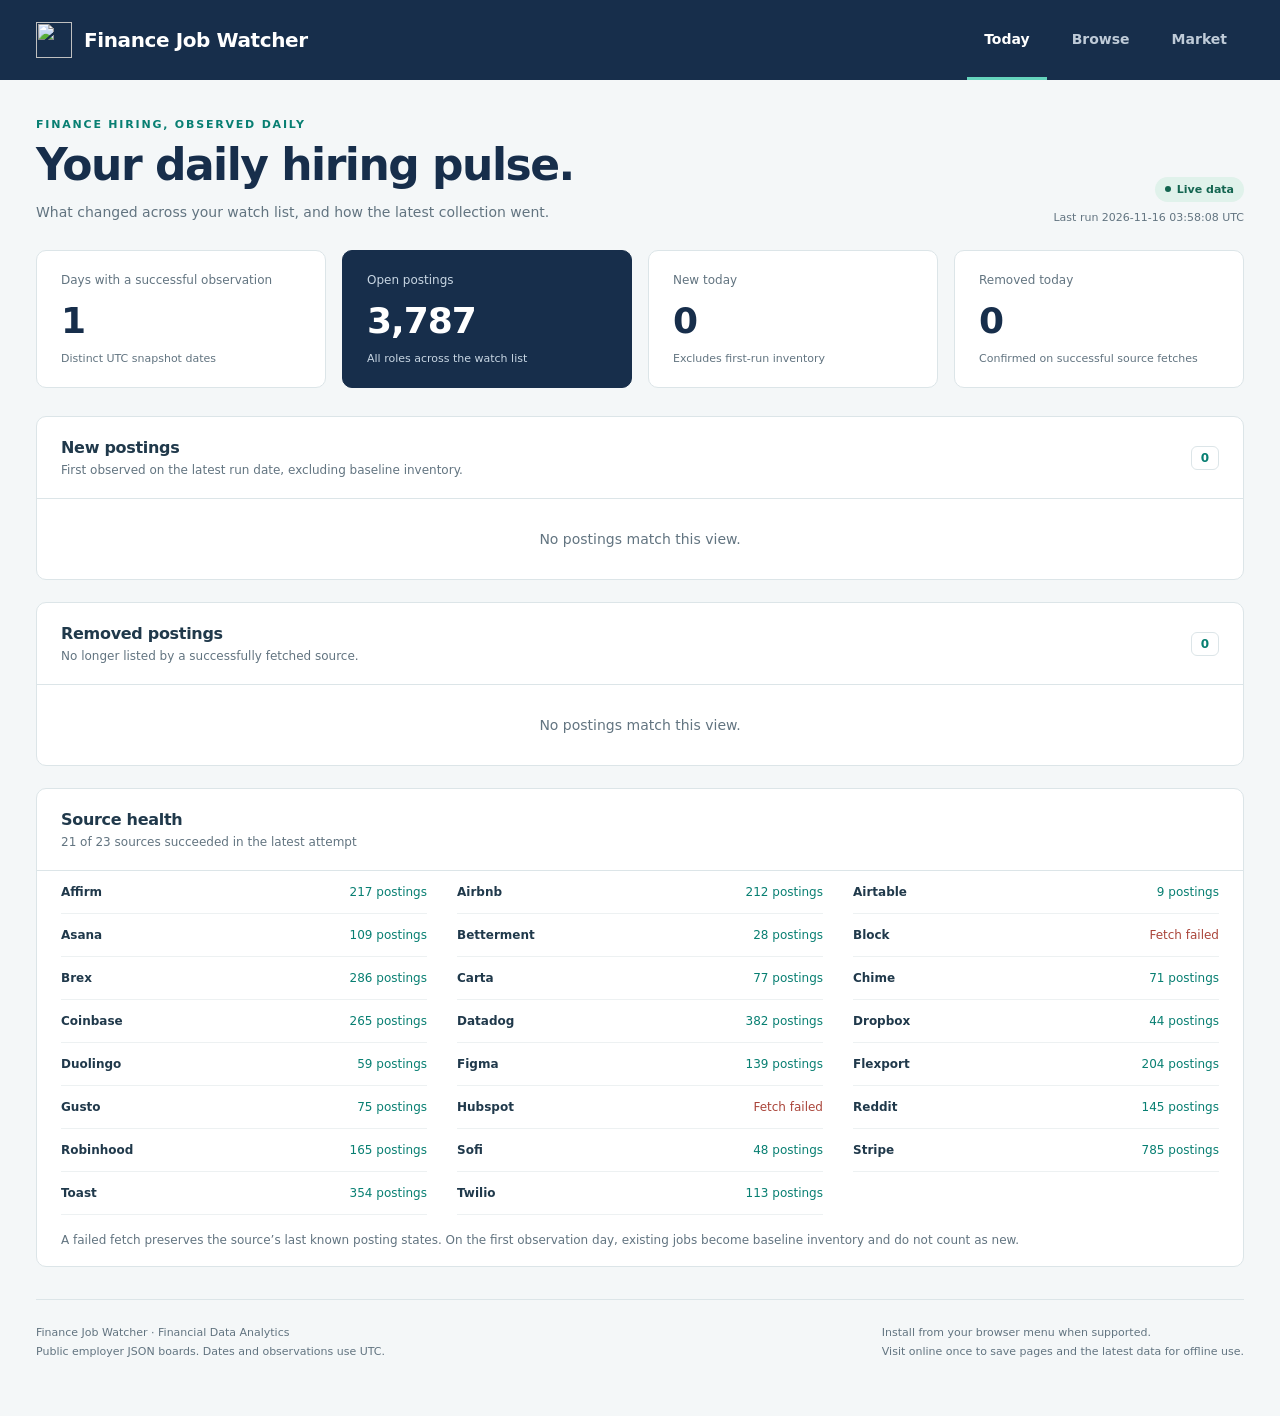
==== index.html @ 2e61ce02 "feat: add Today Browse and Market pages" ====
<!doctype html>
<html lang="en">
<head>
<meta charset="utf-8"><meta name="viewport" content="width=device-width,initial-scale=1">
<meta name="theme-color" content="#172e4b"><meta name="description" content="A daily view of finance hiring: new roles, open postings, and job-market trends from public employer boards.">
<link rel="icon" href="./assets/icon.svg" type="image/svg+xml"><link rel="apple-touch-icon" href="./assets/icon-192.png">
<link rel="manifest" href="./manifest.webmanifest"><link rel="stylesheet" href="./assets/style.css">
<title>Today · Finance Job Watcher</title><script type="module" src="./assets/app.mjs"></script>
</head>
<body data-page="today">
<a class="skip" href="#main">Skip to content</a>
<header class="topbar"><div class="top-inner">
<a class="brand" href="./index.html"><img src="./assets/icon.svg" alt="" width="36" height="36">Finance Job Watcher</a>
<nav class="nav" aria-label="Main navigation"><a data-nav="today" href="./index.html">Today</a><a data-nav="browse" href="./browse.html">Browse</a><a data-nav="market" href="./market.html">Market</a></nav>
<button type="button" id="install-app" hidden>Install app</button></div></header>
<main id="main" class="workspace">
<div class="page-heading"><div><p class="eyebrow">Finance hiring, observed daily</p><h1>Your daily hiring pulse.</h1><p class="subtitle">What changed across your watch list, and how the latest collection went.</p></div>
<div class="run-meta"><span class="pill" id="connection">Loading data</span><small id="run-time">Checking the latest snapshot…</small></div></div>
<div id="notice" role="status" aria-live="polite"></div><p id="loading" class="loading" role="status">Loading job-market data…</p>
<div id="content" hidden>
<section class="stats" aria-label="Latest run totals">
<div class="stat"><p>Days with a successful observation</p><strong data-count="days_with_success">—</strong><small>Distinct UTC snapshot dates</small></div>
<div class="stat accent"><p>Open postings</p><strong data-count="open">—</strong><small>All roles across the watch list</small></div>
<div class="stat"><p>New today</p><strong data-count="new_today">—</strong><small>Excludes first-run inventory</small></div>
<div class="stat"><p>Removed today</p><strong data-count="removed_today">—</strong><small>Confirmed on successful source fetches</small></div></section>
<section class="panel"><div class="panel-head"><div><h2>New postings</h2><p>First observed on the latest run date, excluding baseline inventory.</p></div><span id="new-total" class="number">0</span></div><div id="new-list"></div></section>
<section class="panel"><div class="panel-head"><div><h2>Removed postings</h2><p>No longer listed by a successfully fetched source.</p></div><span id="removed-total" class="number">0</span></div><div id="removed-list"></div></section>
<section class="panel"><div class="panel-head"><div><h2>Source health</h2><p id="source-summary"></p></div></div><ul id="sources" class="source-grid"></ul><p class="panel-note">A failed fetch preserves the source’s last known posting states. On the first observation day, existing jobs become baseline inventory and do not count as new.</p></section></div><footer class="footer"><span>Finance Job Watcher · Financial Data Analytics<br>Public employer JSON boards. Dates and observations use UTC.</span><span>Install from your browser menu when supported.<br>Visit online once to save pages and the latest data for offline use.</span></footer></main></body></html>
---- assets/style.css ----
:root{--navy:#172e4b;--ink:#20394b;--muted:#627480;--teal:#087f72;--paper:#f4f7f8;--line:#dce5e8;--white:#fff;font-family:system-ui,-apple-system,BlinkMacSystemFont,"Segoe UI",sans-serif;color:var(--ink);background:var(--paper);font-synthesis:none}*{box-sizing:border-box}body{margin:0}a{color:var(--teal);text-underline-offset:3px}button,input,select{font:inherit}button,a,input,select,summary{touch-action:manipulation}button{cursor:pointer}button:focus-visible,a:focus-visible,input:focus-visible,select:focus-visible,summary:focus-visible{outline:3px solid #d6a93d;outline-offset:4px}button{border:1px solid var(--line);border-radius:7px;padding:9px 13px;background:white;color:var(--ink)}.skip{position:absolute;top:-100px;left:16px;background:white;padding:12px;z-index:10}.skip:focus{top:12px}.topbar{background:var(--navy);color:white}.top-inner{max-width:1320px;margin:auto;padding:0 36px;min-height:80px;display:flex;align-items:center;gap:28px}.brand{display:flex;align-items:center;gap:12px;text-decoration:none;color:white;font-weight:750;letter-spacing:-.4px;font-size:20px}.brand img{width:36px;height:36px}.nav{display:flex;align-self:stretch;gap:8px;margin-left:auto}.nav a{display:flex;align-items:center;padding:0 17px;color:#bfcbd8;text-decoration:none;font-size:14px;font-weight:650;border-bottom:3px solid transparent}.nav a[aria-current]{color:white;border-color:#65d4bd}.nav a:hover{color:white;background:#ffffff08}.top-inner>button{background:transparent;color:white;border-color:#6c7e92;font-size:12px}.workspace{max-width:1320px;margin:auto;padding:38px 36px 54px}.eyebrow{font-size:11px;font-weight:750;text-transform:uppercase;letter-spacing:1.8px;color:var(--teal);margin:0 0 9px}.page-heading{display:flex;align-items:flex-end;justify-content:space-between;gap:24px;margin-bottom:26px}h1{font-size:clamp(30px,4vw,44px);line-height:1.12;letter-spacing:-1.5px;margin:0 0 12px;color:var(--navy)}.subtitle{color:var(--muted);line-height:1.6;max-width:750px;margin:0;font-size:14px}.run-meta{text-align:right;min-width:200px}.run-meta small{display:block;margin-top:9px;font-size:11px;color:var(--muted);font-variant-numeric:tabular-nums}.pill{display:inline-flex;align-items:center;gap:6px;background:#e0f2eb;color:#136550;font-size:11px;font-weight:750;border-radius:20px;padding:6px 10px}.pill:before{content:"";width:6px;height:6px;background:currentColor;border-radius:50%}#notice:not(:empty){border:1px solid #dac582;background:#fff8df;border-radius:8px;padding:12px 16px;margin-bottom:20px;font-size:13px;line-height:1.5}.stats{display:grid;grid-template-columns:repeat(4,1fr);gap:16px;margin-bottom:28px}.stat{background:white;border:1px solid var(--line);padding:22px 24px;border-radius:10px}.stat p{font-size:12px;color:var(--muted);margin:0 0 14px}.stat strong{display:block;font-size:36px;letter-spacing:-1px;line-height:1.1;color:var(--navy);font-variant-numeric:tabular-nums}.stat small{display:block;font-size:11px;color:var(--muted);margin-top:12px}.stat.accent{background:var(--navy);border-color:var(--navy)}.stat.accent p,.stat.accent small{color:#c8d6e3}.stat.accent strong{color:#fff}.panel{background:white;border:1px solid var(--line);border-radius:10px;margin-bottom:22px;overflow:hidden}.panel-head{padding:21px 24px;border-bottom:1px solid var(--line);display:flex;align-items:center;justify-content:space-between;gap:14px}.panel-head h2{margin:0;font-size:16px;letter-spacing:-.3px}.panel-head p{margin:6px 0 0;font-size:12px;color:var(--muted)}.number{border:1px solid var(--line);border-radius:6px;padding:4px 9px;font-size:12px;color:var(--teal);font-weight:700}.empty{padding:32px 24px;color:var(--muted);font-size:14px;margin:0;text-align:center}.source-grid{list-style:none;padding:0 24px;margin:0;display:grid;grid-template-columns:repeat(3,1fr);gap:0 30px}.source{display:flex;justify-content:space-between;gap:12px;padding:14px 0;border-bottom:1px solid #edf1f2;font-size:12px}.source>span:first-child{text-transform:capitalize;font-weight:600}.source-ok{color:var(--teal)}.source-failed{color:#aa453a}.panel-note{padding:16px 24px;color:var(--muted);font-size:12px;line-height:1.6;margin:0}.table-wrap{overflow-x:auto}table{border-collapse:collapse;width:100%;text-align:left;font-size:12px}th{font-weight:650;font-size:10px;letter-spacing:.6px;text-transform:uppercase;color:var(--muted);background:#f9fbfc;padding:14px 20px;border-bottom:1px solid var(--line);white-space:nowrap}td{padding:16px 20px;border-bottom:1px solid #edf1f2;line-height:1.6;vertical-align:top}td:first-child a{font-weight:650}td a{font-weight:600}td small{display:block;white-space:nowrap;color:var(--muted);font-size:10px}.tag{display:inline-block;margin:4px 0 0 7px;font-size:9px;padding:1px 6px;background:#e5f4ef;color:#0c6d5b;border-radius:4px;vertical-align:middle}.tag.neutral{background:#edf1f5;color:#627480}.star{border:0;background:transparent;font-size:25px;padding:0;color:#9a7405;line-height:1.2}.filter-panel{padding:22px 24px}.filter-top{display:flex;align-items:center;justify-content:space-between;gap:20px;margin-bottom:22px}.toggle{display:flex;align-items:center;gap:8px;font-size:13px;font-weight:650}.toggle input{accent-color:var(--teal);width:17px;height:17px}.filters{display:grid;grid-template-columns:2fr 1.2fr 1.4fr 1fr 1fr;gap:14px}.field{display:flex;flex-direction:column;gap:8px;font-size:11px;font-weight:650;color:var(--muted)}input[type=search],select{padding:10px 11px;border:1px solid #cedbdf;border-radius:6px;color:var(--ink);background:white;width:100%;min-width:0;font-size:12px}.results-top{display:flex;align-items:center;justify-content:space-between;padding:20px 24px;border-bottom:1px solid var(--line);gap:16px}.results-top strong{font-size:14px}.results-top span{font-size:12px;color:var(--muted)}.market-grid{display:grid;grid-template-columns:1fr 1fr;gap:22px}.market-card{padding:24px;background:white;border:1px solid var(--line);border-radius:10px;min-width:0}.market-card h2{font-size:19px;line-height:1.4;letter-spacing:-.4px;margin:8px 0 12px;color:var(--navy)}.market-card>p:not(.eyebrow){font-size:12px;line-height:1.8;color:var(--muted);min-height:85px}.chart{overflow:auto;max-height:620px}.chart svg{display:block;width:100%;min-width:440px;height:auto}.chart details{font-size:11px;margin-top:18px}.chart summary{cursor:pointer;color:var(--muted)}.chart details table{margin-top:10px}.chart td,.chart th{padding:8px}.legend{display:flex;gap:20px;justify-content:center;margin-top:12px;font-size:10px;color:var(--muted)}.legend span:before{content:"";display:inline-block;width:9px;height:9px;background:var(--series-color);margin-right:6px;border-radius:2px}.market-context{padding:16px 20px;background:#eaf1f4;border-radius:8px;color:#4d6574;font-size:12px;line-height:1.8;margin:0 0 22px}.footer{display:flex;justify-content:space-between;gap:20px;border-top:1px solid var(--line);padding-top:24px;margin-top:32px;font-size:11px;line-height:1.7;color:var(--muted)}.footer a{color:inherit}.loading{padding:40px;background:white;border:1px solid var(--line);border-radius:10px}.error{color:#a2382e}.sr-only{position:absolute;width:1px;height:1px;padding:0;margin:-1px;overflow:hidden;clip:rect(0,0,0,0);white-space:nowrap;border:0}[hidden]{display:none!important}@media(min-width:1600px){.workspace,.top-inner{max-width:1440px}}@media(max-width:950px){.filters{grid-template-columns:repeat(2,1fr)}.field:first-child{grid-column:1/-1}.source-grid{grid-template-columns:repeat(2,1fr)}.market-grid{grid-template-columns:1fr}.page-heading{align-items:flex-start}.run-meta{min-width:140px}.stats{gap:10px}.stat{padding:19px}.stat strong{font-size:30px}}@media(max-width:620px){.top-inner{padding:15px 18px 0;gap:10px;flex-wrap:wrap}.brand{font-size:17px}.brand img{width:30px;height:30px}.nav{order:3;width:100%;margin:0;justify-content:space-around}.nav a{padding:16px 24px}.top-inner>button{margin-left:auto}.workspace{padding:26px 16px}.page-heading{display:block}.run-meta{text-align:left;margin-top:18px}.run-meta small{display:inline;margin-left:10px}.stats{grid-template-columns:1fr 1fr}.stat{padding:18px}.source-grid{grid-template-columns:1fr;padding:0 18px}.filter-panel{padding:18px}.filter-top{flex-wrap:wrap}.filters{grid-template-columns:1fr}.field:first-child{grid-column:auto}.panel-head{padding:18px}.market-card{padding:18px}.market-card>p:not(.eyebrow){min-height:0}.footer{display:block}.footer span{display:block;margin:6px 0}.chart svg{min-width:430px}td,th{padding:13px 15px}}@media(prefers-reduced-motion:no-preference){button,a{transition:background .15s,color .15s}}
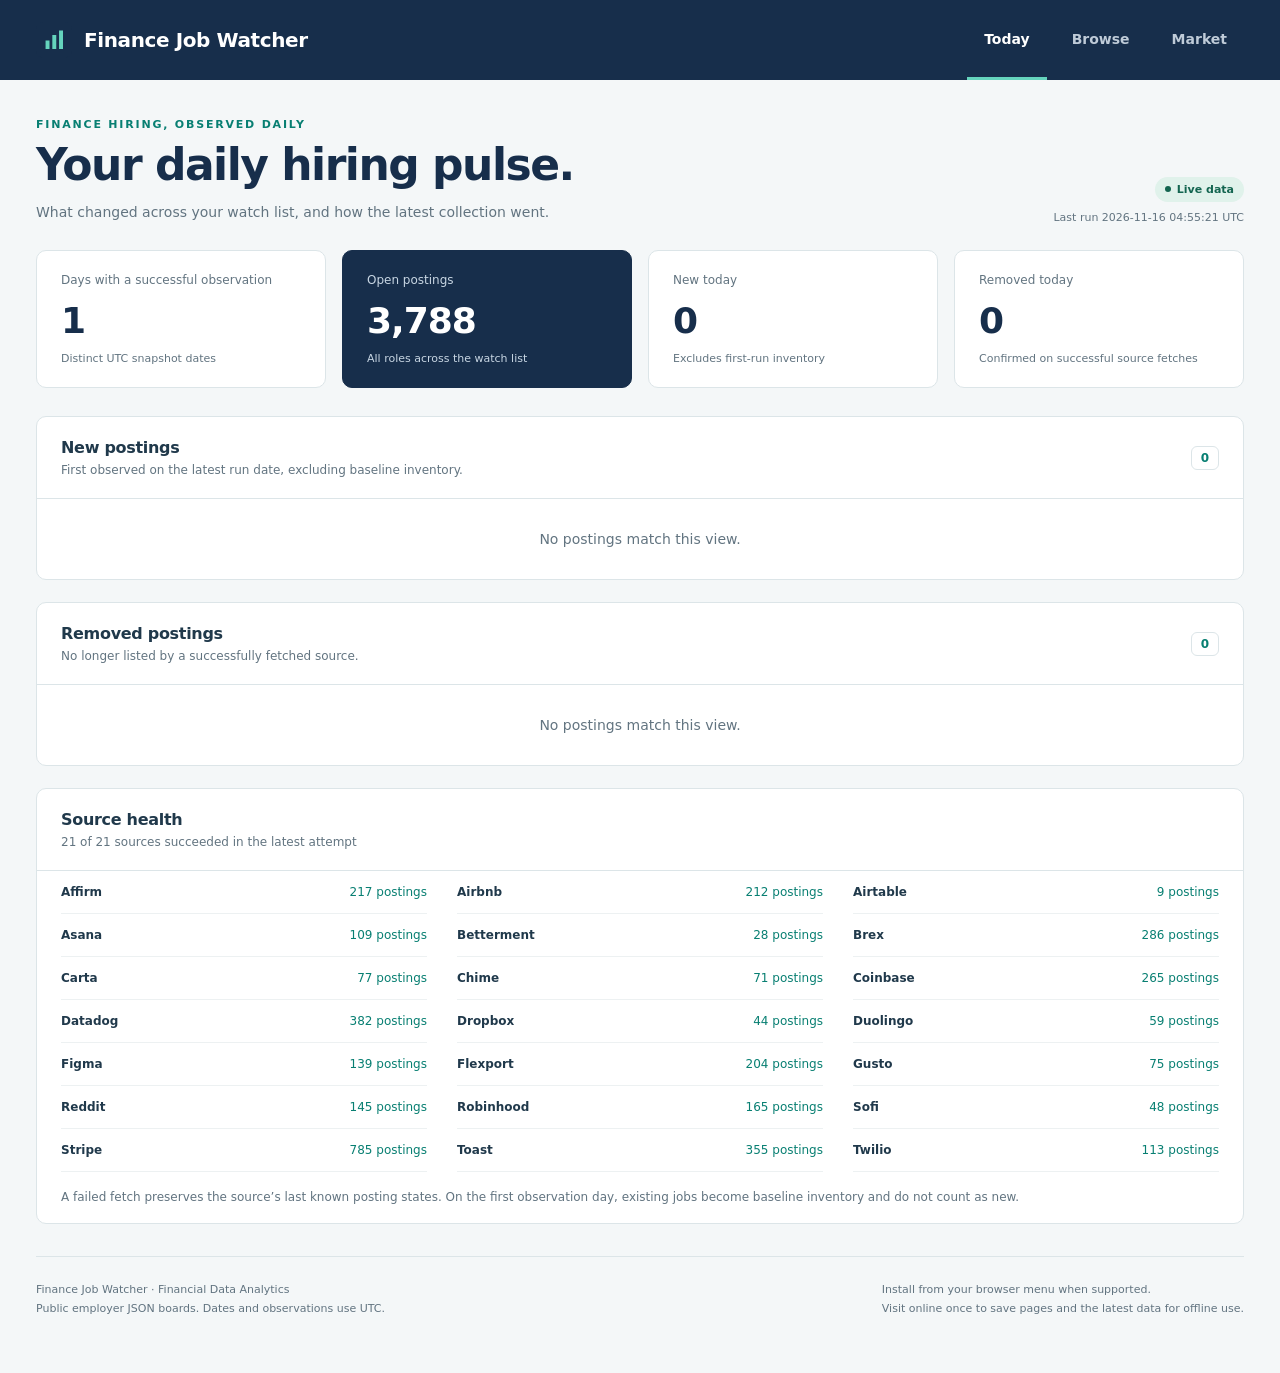
==== commit b8459f77: "fix: enlarge location picker and refresh cached assets" ====
--- a/index.html
+++ b/index.html
@@ -4,8 +4,8 @@
 <meta charset="utf-8"><meta name="viewport" content="width=device-width,initial-scale=1">
 <meta name="theme-color" content="#172e4b"><meta name="description" content="A daily view of finance hiring: new roles, open postings, and job-market trends from public employer boards.">
 <link rel="icon" href="./assets/icon.svg" type="image/svg+xml"><link rel="apple-touch-icon" href="./assets/icon-192.png">
-<link rel="manifest" href="./manifest.webmanifest"><link rel="stylesheet" href="./assets/style.css">
-<title>Today · Finance Job Watcher</title><script type="module" src="./assets/app.mjs"></script>
+<link rel="manifest" href="./manifest.webmanifest"><link rel="stylesheet" href="./assets/style.css?v=location-3">
+<title>Today · Finance Job Watcher</title><script type="module" src="./assets/app.mjs?v=location-3"></script>
 </head>
 <body data-page="today">
 <a class="skip" href="#main">Skip to content</a>
--- a/assets/style.css
+++ b/assets/style.css
@@ -1 +1,19 @@
 :root{--navy:#172e4b;--ink:#20394b;--muted:#627480;--teal:#087f72;--paper:#f4f7f8;--line:#dce5e8;--white:#fff;font-family:system-ui,-apple-system,BlinkMacSystemFont,"Segoe UI",sans-serif;color:var(--ink);background:var(--paper);font-synthesis:none}*{box-sizing:border-box}body{margin:0}a{color:var(--teal);text-underline-offset:3px}button,input,select{font:inherit}button,a,input,select,summary{touch-action:manipulation}button{cursor:pointer}button:focus-visible,a:focus-visible,input:focus-visible,select:focus-visible,summary:focus-visible{outline:3px solid #d6a93d;outline-offset:4px}button{border:1px solid var(--line);border-radius:7px;padding:9px 13px;background:white;color:var(--ink)}.skip{position:absolute;top:-100px;left:16px;background:white;padding:12px;z-index:10}.skip:focus{top:12px}.topbar{background:var(--navy);color:white}.top-inner{max-width:1320px;margin:auto;padding:0 36px;min-height:80px;display:flex;align-items:center;gap:28px}.brand{display:flex;align-items:center;gap:12px;text-decoration:none;color:white;font-weight:750;letter-spacing:-.4px;font-size:20px}.brand img{width:36px;height:36px}.nav{display:flex;align-self:stretch;gap:8px;margin-left:auto}.nav a{display:flex;align-items:center;padding:0 17px;color:#bfcbd8;text-decoration:none;font-size:14px;font-weight:650;border-bottom:3px solid transparent}.nav a[aria-current]{color:white;border-color:#65d4bd}.nav a:hover{color:white;background:#ffffff08}.top-inner>button{background:transparent;color:white;border-color:#6c7e92;font-size:12px}.workspace{max-width:1320px;margin:auto;padding:38px 36px 54px}.eyebrow{font-size:11px;font-weight:750;text-transform:uppercase;letter-spacing:1.8px;color:var(--teal);margin:0 0 9px}.page-heading{display:flex;align-items:flex-end;justify-content:space-between;gap:24px;margin-bottom:26px}h1{font-size:clamp(30px,4vw,44px);line-height:1.12;letter-spacing:-1.5px;margin:0 0 12px;color:var(--navy)}.subtitle{color:var(--muted);line-height:1.6;max-width:750px;margin:0;font-size:14px}.run-meta{text-align:right;min-width:200px}.run-meta small{display:block;margin-top:9px;font-size:11px;color:var(--muted);font-variant-numeric:tabular-nums}.pill{display:inline-flex;align-items:center;gap:6px;background:#e0f2eb;color:#136550;font-size:11px;font-weight:750;border-radius:20px;padding:6px 10px}.pill:before{content:"";width:6px;height:6px;background:currentColor;border-radius:50%}#notice:not(:empty){border:1px solid #dac582;background:#fff8df;border-radius:8px;padding:12px 16px;margin-bottom:20px;font-size:13px;line-height:1.5}.stats{display:grid;grid-template-columns:repeat(4,1fr);gap:16px;margin-bottom:28px}.stat{background:white;border:1px solid var(--line);padding:22px 24px;border-radius:10px}.stat p{font-size:12px;color:var(--muted);margin:0 0 14px}.stat strong{display:block;font-size:36px;letter-spacing:-1px;line-height:1.1;color:var(--navy);font-variant-numeric:tabular-nums}.stat small{display:block;font-size:11px;color:var(--muted);margin-top:12px}.stat.accent{background:var(--navy);border-color:var(--navy)}.stat.accent p,.stat.accent small{color:#c8d6e3}.stat.accent strong{color:#fff}.panel{background:white;border:1px solid var(--line);border-radius:10px;margin-bottom:22px;overflow:hidden}.panel-head{padding:21px 24px;border-bottom:1px solid var(--line);display:flex;align-items:center;justify-content:space-between;gap:14px}.panel-head h2{margin:0;font-size:16px;letter-spacing:-.3px}.panel-head p{margin:6px 0 0;font-size:12px;color:var(--muted)}.number{border:1px solid var(--line);border-radius:6px;padding:4px 9px;font-size:12px;color:var(--teal);font-weight:700}.empty{padding:32px 24px;color:var(--muted);font-size:14px;margin:0;text-align:center}.source-grid{list-style:none;padding:0 24px;margin:0;display:grid;grid-template-columns:repeat(3,1fr);gap:0 30px}.source{display:flex;justify-content:space-between;gap:12px;padding:14px 0;border-bottom:1px solid #edf1f2;font-size:12px}.source>span:first-child{text-transform:capitalize;font-weight:600}.source-ok{color:var(--teal)}.source-failed{color:#aa453a}.panel-note{padding:16px 24px;color:var(--muted);font-size:12px;line-height:1.6;margin:0}.table-wrap{overflow-x:auto}table{border-collapse:collapse;width:100%;text-align:left;font-size:12px}th{font-weight:650;font-size:10px;letter-spacing:.6px;text-transform:uppercase;color:var(--muted);background:#f9fbfc;padding:14px 20px;border-bottom:1px solid var(--line);white-space:nowrap}td{padding:16px 20px;border-bottom:1px solid #edf1f2;line-height:1.6;vertical-align:top}td:first-child a{font-weight:650}td a{font-weight:600}td small{display:block;white-space:nowrap;color:var(--muted);font-size:10px}.tag{display:inline-block;margin:4px 0 0 7px;font-size:9px;padding:1px 6px;background:#e5f4ef;color:#0c6d5b;border-radius:4px;vertical-align:middle}.tag.neutral{background:#edf1f5;color:#627480}.star{border:0;background:transparent;font-size:25px;padding:0;color:#9a7405;line-height:1.2}.filter-panel{padding:22px 24px}.filter-top{display:flex;align-items:center;justify-content:space-between;gap:20px;margin-bottom:22px}.toggle{display:flex;align-items:center;gap:8px;font-size:13px;font-weight:650}.toggle input{accent-color:var(--teal);width:17px;height:17px}.filters{display:grid;grid-template-columns:2fr 1.2fr 1.4fr 1fr 1fr;gap:14px}.field{display:flex;flex-direction:column;gap:8px;font-size:11px;font-weight:650;color:var(--muted)}input[type=search],select{padding:10px 11px;border:1px solid #cedbdf;border-radius:6px;color:var(--ink);background:white;width:100%;min-width:0;font-size:12px}.results-top{display:flex;align-items:center;justify-content:space-between;padding:20px 24px;border-bottom:1px solid var(--line);gap:16px}.results-top strong{font-size:14px}.results-top span{font-size:12px;color:var(--muted)}.market-grid{display:grid;grid-template-columns:1fr 1fr;gap:22px}.market-card{padding:24px;background:white;border:1px solid var(--line);border-radius:10px;min-width:0}.market-card h2{font-size:19px;line-height:1.4;letter-spacing:-.4px;margin:8px 0 12px;color:var(--navy)}.market-card>p:not(.eyebrow){font-size:12px;line-height:1.8;color:var(--muted);min-height:85px}.chart{overflow:auto;max-height:620px}.chart svg{display:block;width:100%;min-width:440px;height:auto}.chart details{font-size:11px;margin-top:18px}.chart summary{cursor:pointer;color:var(--muted)}.chart details table{margin-top:10px}.chart td,.chart th{padding:8px}.legend{display:flex;gap:20px;justify-content:center;margin-top:12px;font-size:10px;color:var(--muted)}.legend span:before{content:"";display:inline-block;width:9px;height:9px;background:var(--series-color);margin-right:6px;border-radius:2px}.market-context{padding:16px 20px;background:#eaf1f4;border-radius:8px;color:#4d6574;font-size:12px;line-height:1.8;margin:0 0 22px}.footer{display:flex;justify-content:space-between;gap:20px;border-top:1px solid var(--line);padding-top:24px;margin-top:32px;font-size:11px;line-height:1.7;color:var(--muted)}.footer a{color:inherit}.loading{padding:40px;background:white;border:1px solid var(--line);border-radius:10px}.error{color:#a2382e}.sr-only{position:absolute;width:1px;height:1px;padding:0;margin:-1px;overflow:hidden;clip:rect(0,0,0,0);white-space:nowrap;border:0}[hidden]{display:none!important}@media(min-width:1600px){.workspace,.top-inner{max-width:1440px}}@media(max-width:950px){.filters{grid-template-columns:repeat(2,1fr)}.field:first-child{grid-column:1/-1}.source-grid{grid-template-columns:repeat(2,1fr)}.market-grid{grid-template-columns:1fr}.page-heading{align-items:flex-start}.run-meta{min-width:140px}.stats{gap:10px}.stat{padding:19px}.stat strong{font-size:30px}}@media(max-width:620px){.top-inner{padding:15px 18px 0;gap:10px;flex-wrap:wrap}.brand{font-size:17px}.brand img{width:30px;height:30px}.nav{order:3;width:100%;margin:0;justify-content:space-around}.nav a{padding:16px 24px}.top-inner>button{margin-left:auto}.workspace{padding:26px 16px}.page-heading{display:block}.run-meta{text-align:left;margin-top:18px}.run-meta small{display:inline;margin-left:10px}.stats{grid-template-columns:1fr 1fr}.stat{padding:18px}.source-grid{grid-template-columns:1fr;padding:0 18px}.filter-panel{padding:18px}.filter-top{flex-wrap:wrap}.filters{grid-template-columns:1fr}.field:first-child{grid-column:auto}.panel-head{padding:18px}.market-card{padding:18px}.market-card>p:not(.eyebrow){min-height:0}.footer{display:block}.footer span{display:block;margin:6px 0}.chart svg{min-width:430px}td,th{padding:13px 15px}}@media(prefers-reduced-motion:no-preference){button,a{transition:background .15s,color .15s}}
+
+/* Searchable location menu: readable long labels at desktop and mobile widths. */
+.filter-panel{overflow:visible}
+.field{min-width:0}
+input[type=search],select{font-size:14px;color:#20394b;color-scheme:light}
+select option{background:#fff;color:#20394b;font-size:14px}
+.location-field{position:relative;grid-column:1/-1;order:1}
+.location-toggle{display:flex;align-items:center;justify-content:space-between;gap:12px;min-height:48px;width:100%;padding:10px 12px;border-color:#cedbdf;text-align:left;font-size:14px;font-weight:400;line-height:1.5;color:#20394b;background:#fff}
+#location-value{white-space:normal;overflow-wrap:anywhere}
+.location-toggle>span:last-child{flex-shrink:0;color:#526575}
+.location-menu{position:static;width:100%;margin-top:4px;padding:16px;background:#fff;color:#142b3d;color-scheme:light;border:2px solid #a9bdc6;border-radius:8px;box-shadow:none}
+.location-menu input[type=search]{font-size:16px;min-height:44px;color:#20394b;background:#fff}
+.location-options{max-height:360px;overflow-y:auto;overscroll-behavior:contain;margin-top:12px;scrollbar-gutter:stable}
+.location-option{display:block;width:100%;min-height:56px;border:0;border-bottom:1px solid #dce5e8;border-radius:0;padding:16px;text-align:left;font-family:system-ui,sans-serif;font-size:18px;font-weight:500;line-height:1.65;letter-spacing:normal;white-space:normal;overflow-wrap:anywhere;color:#142b3d;background:#fff;opacity:1}
+.location-option:hover,.location-option:focus-visible{background:#edf5f6}
+.location-option[aria-pressed=true]{background:#dff1eb;color:#115a4d;font-weight:650}
+.location-feedback{margin:10px 4px 2px;color:#526575;font-size:12px;font-weight:400;line-height:1.5}
+@media(max-width:620px){.location-menu{left:0;right:auto;width:100%}input[type=search],select{font-size:16px}}
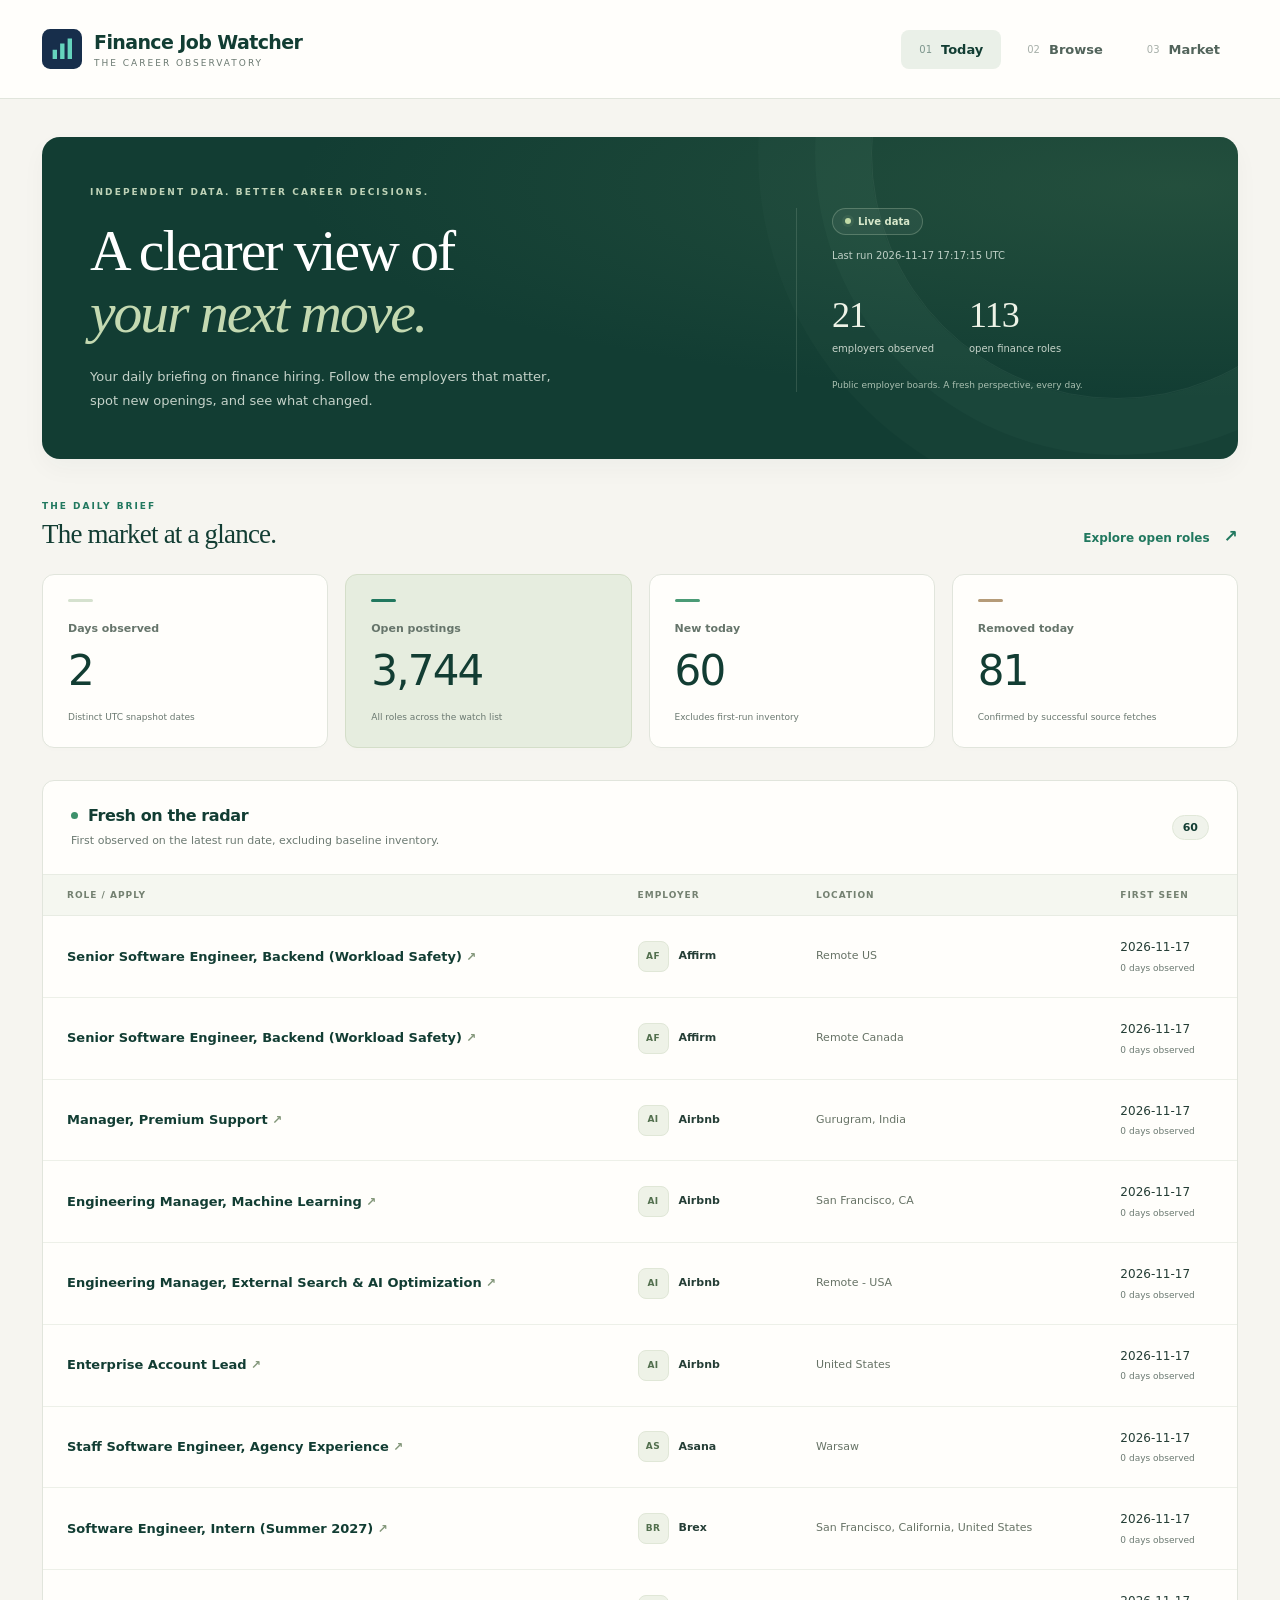
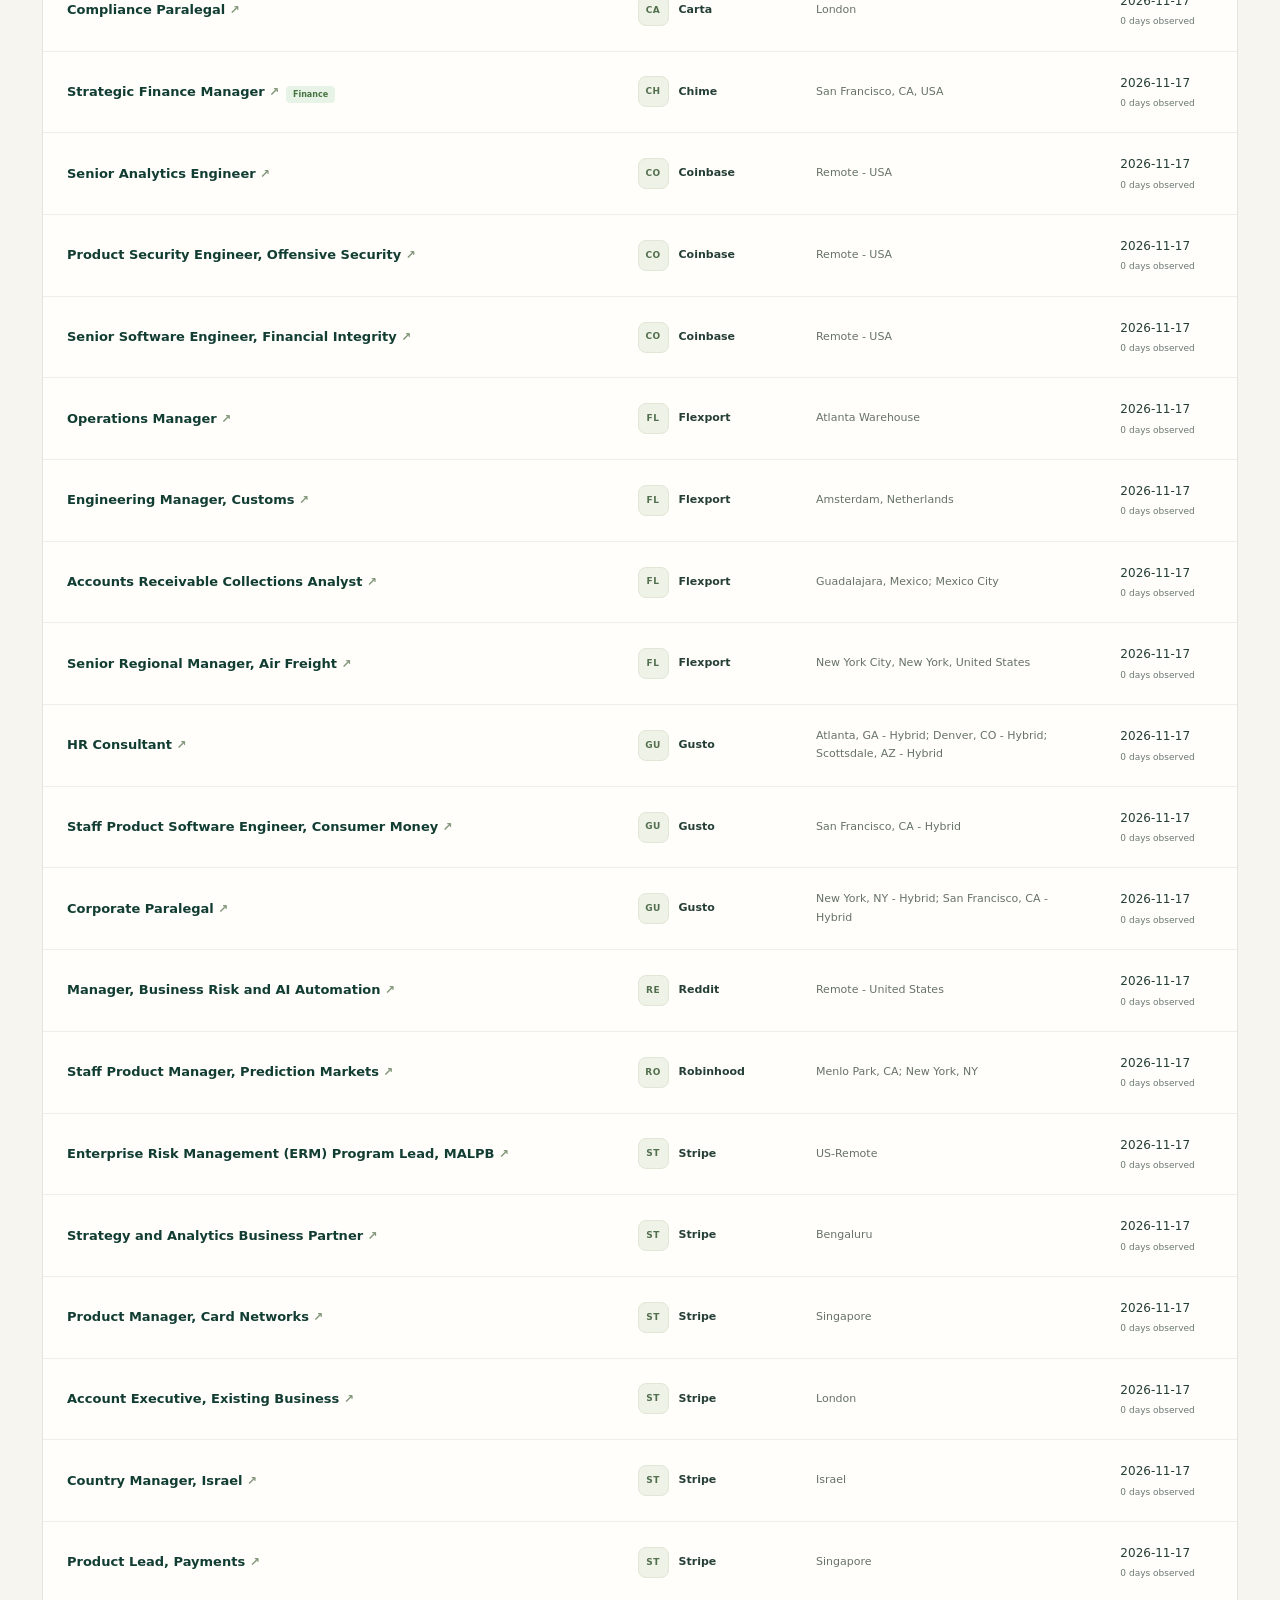
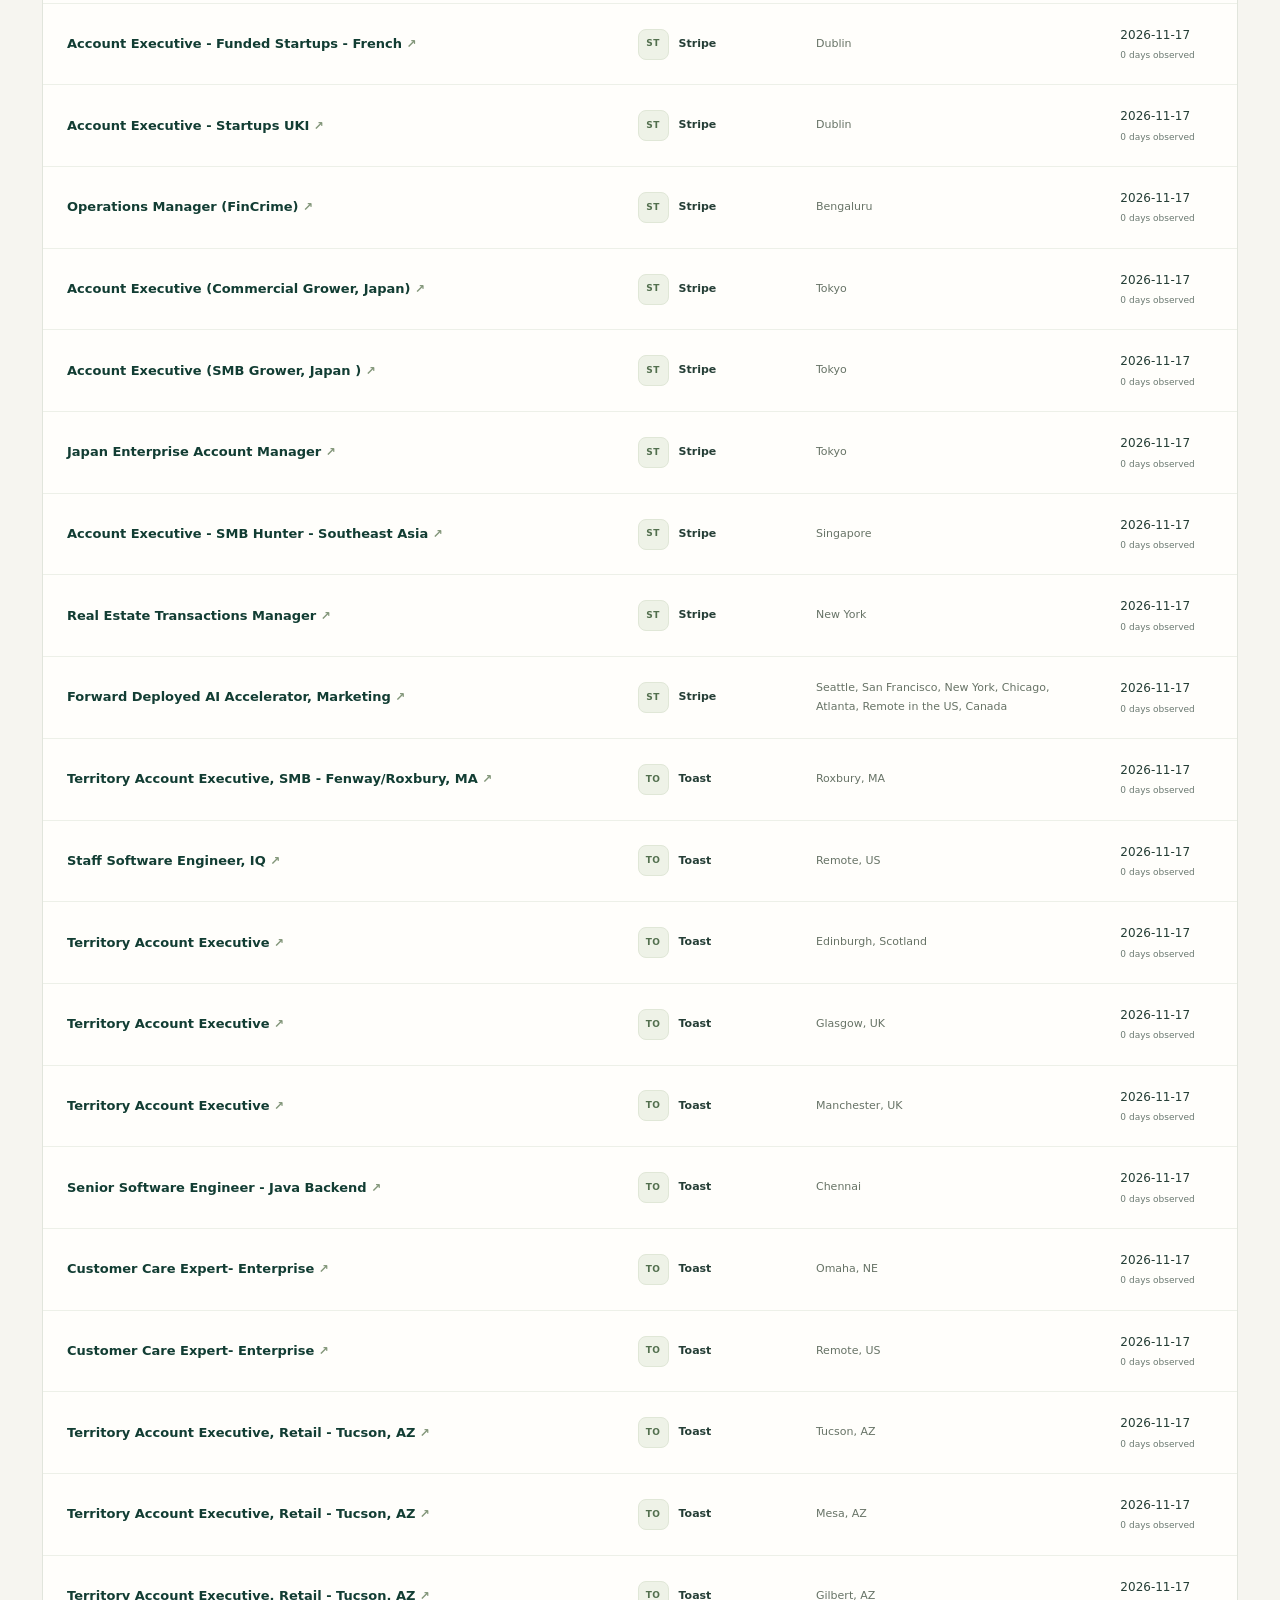
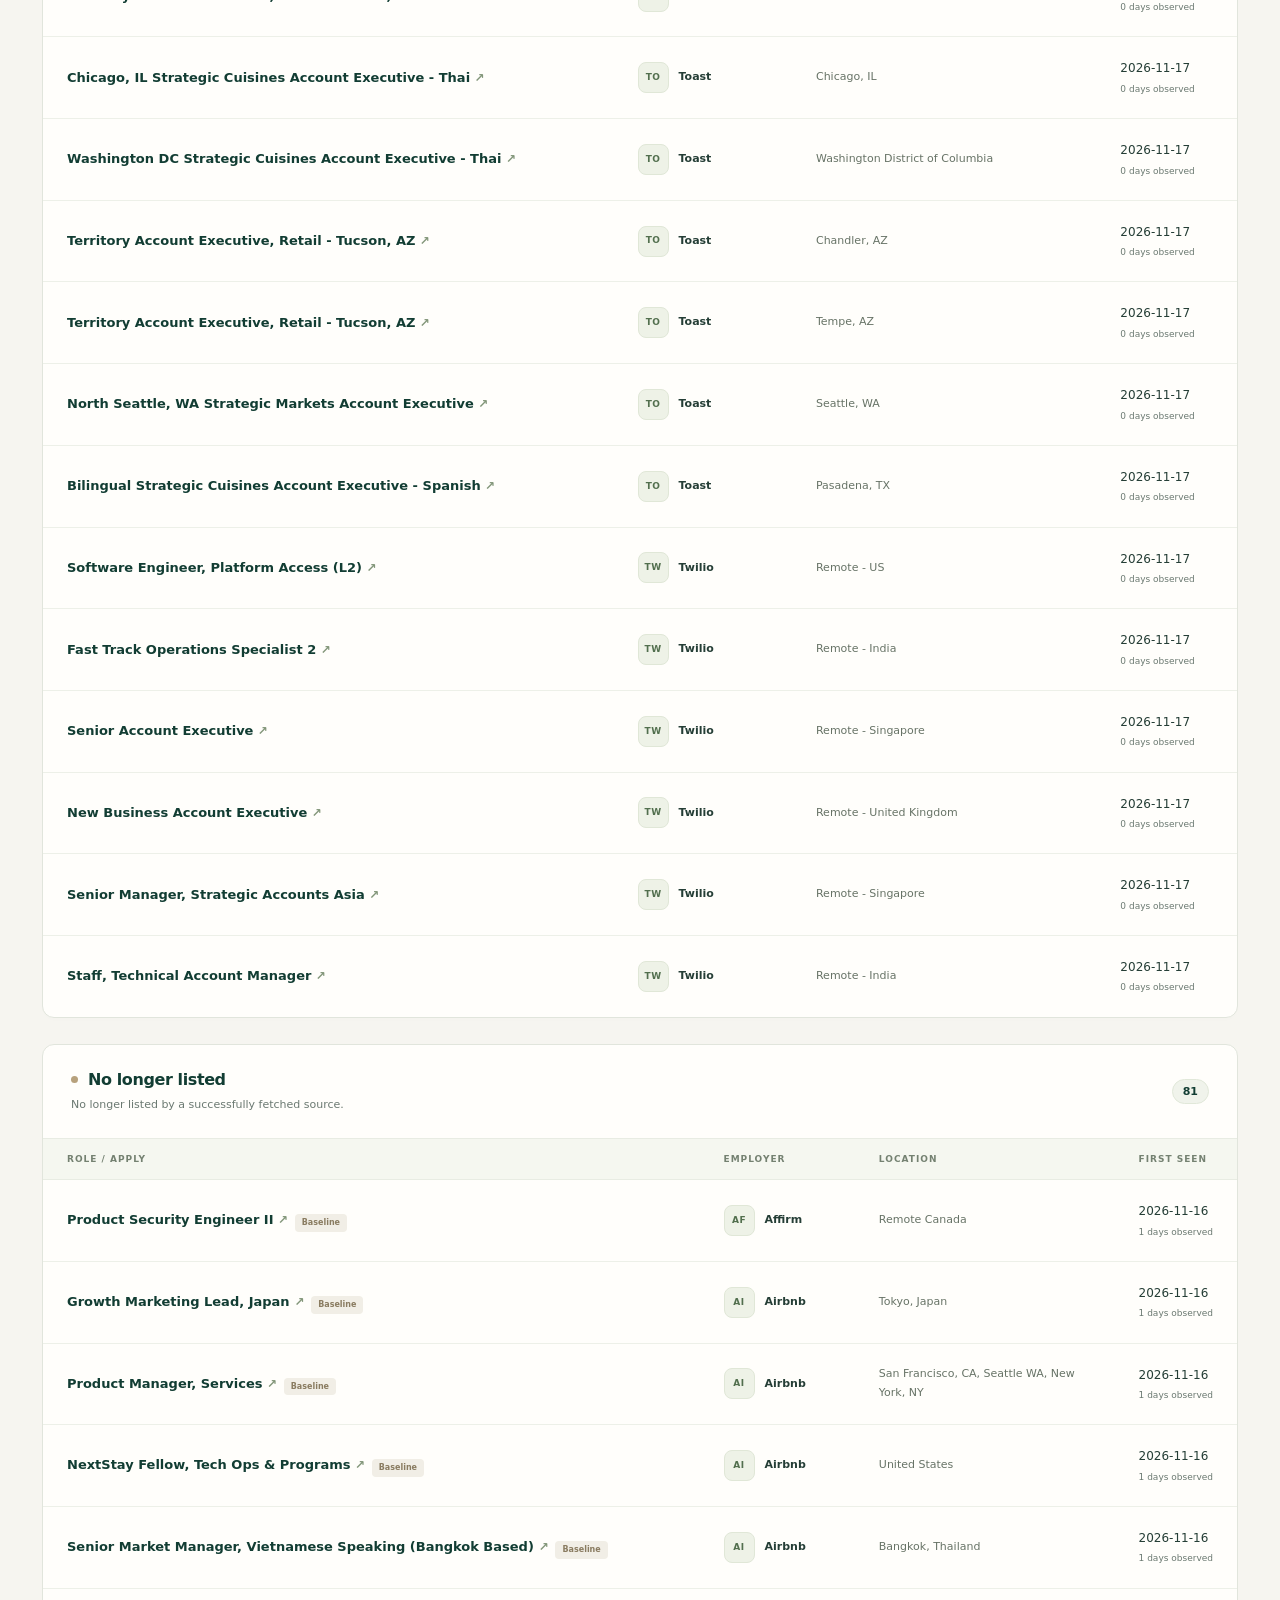
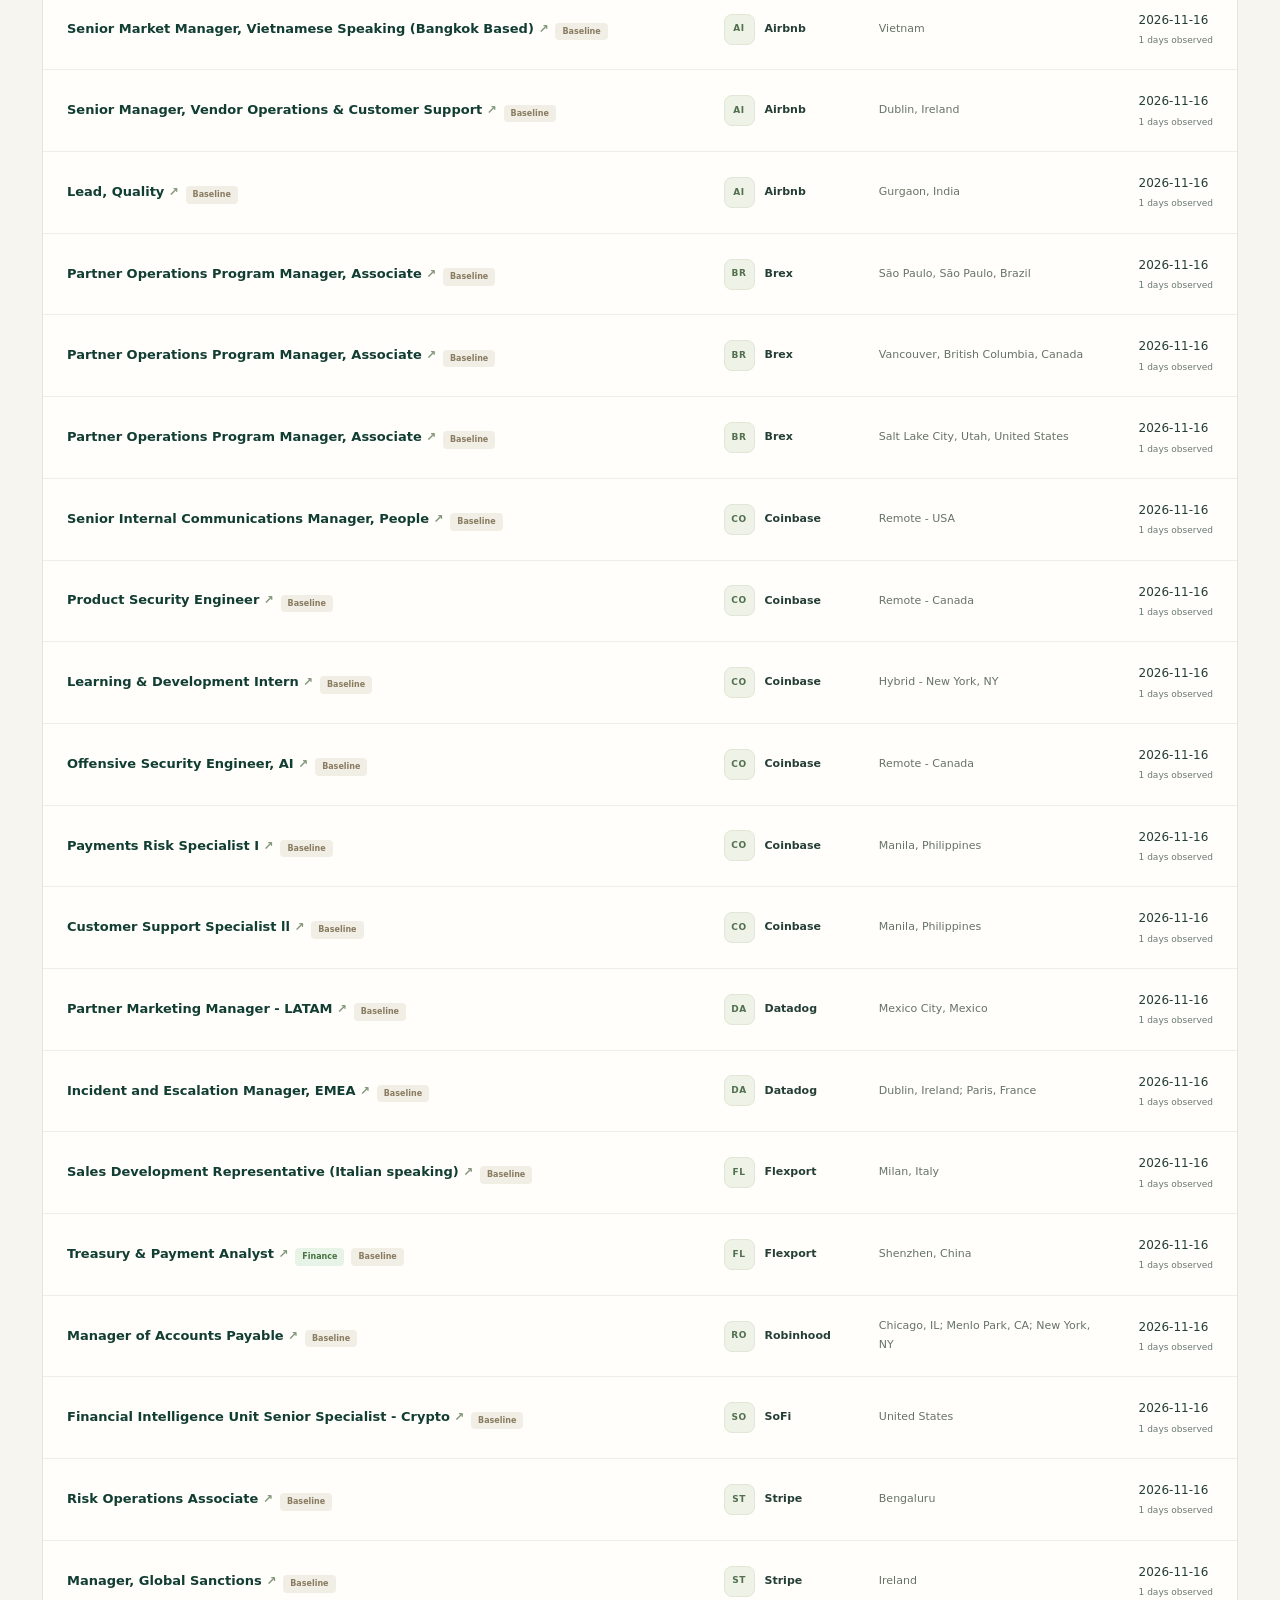
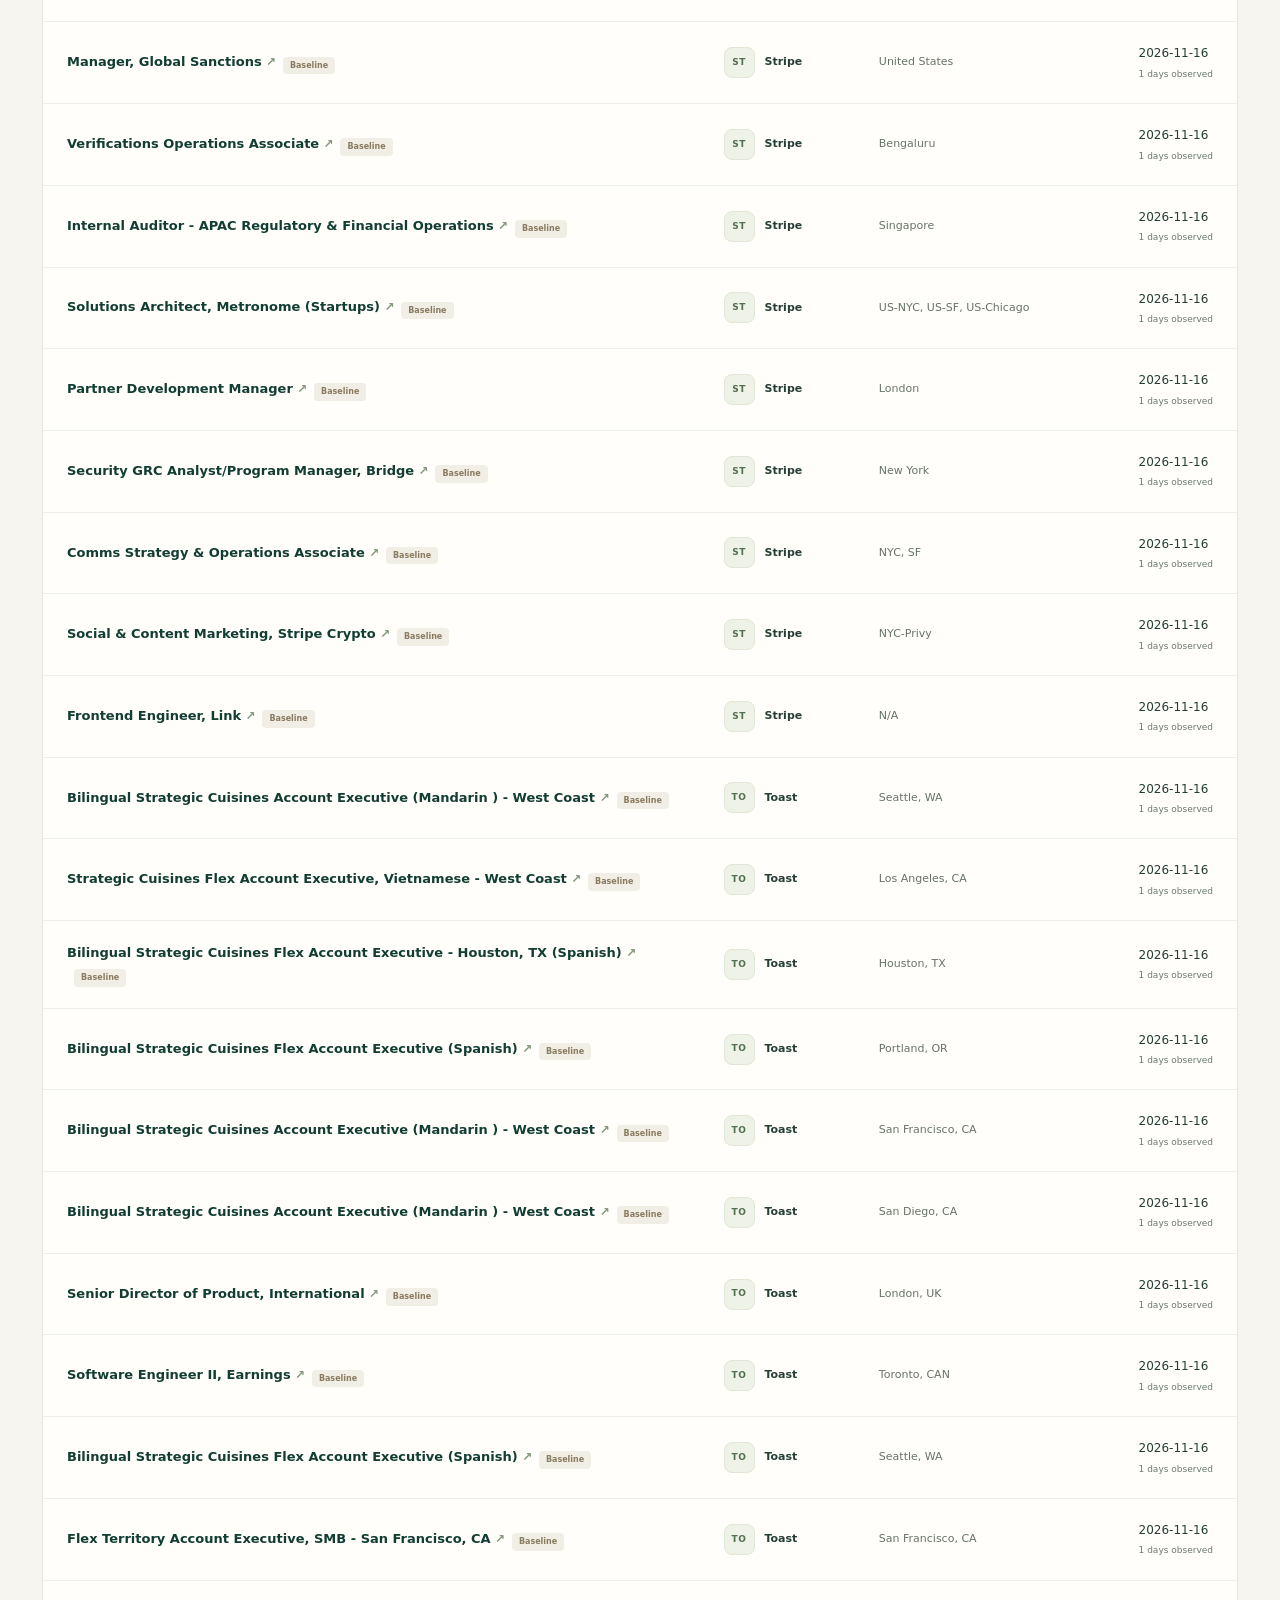
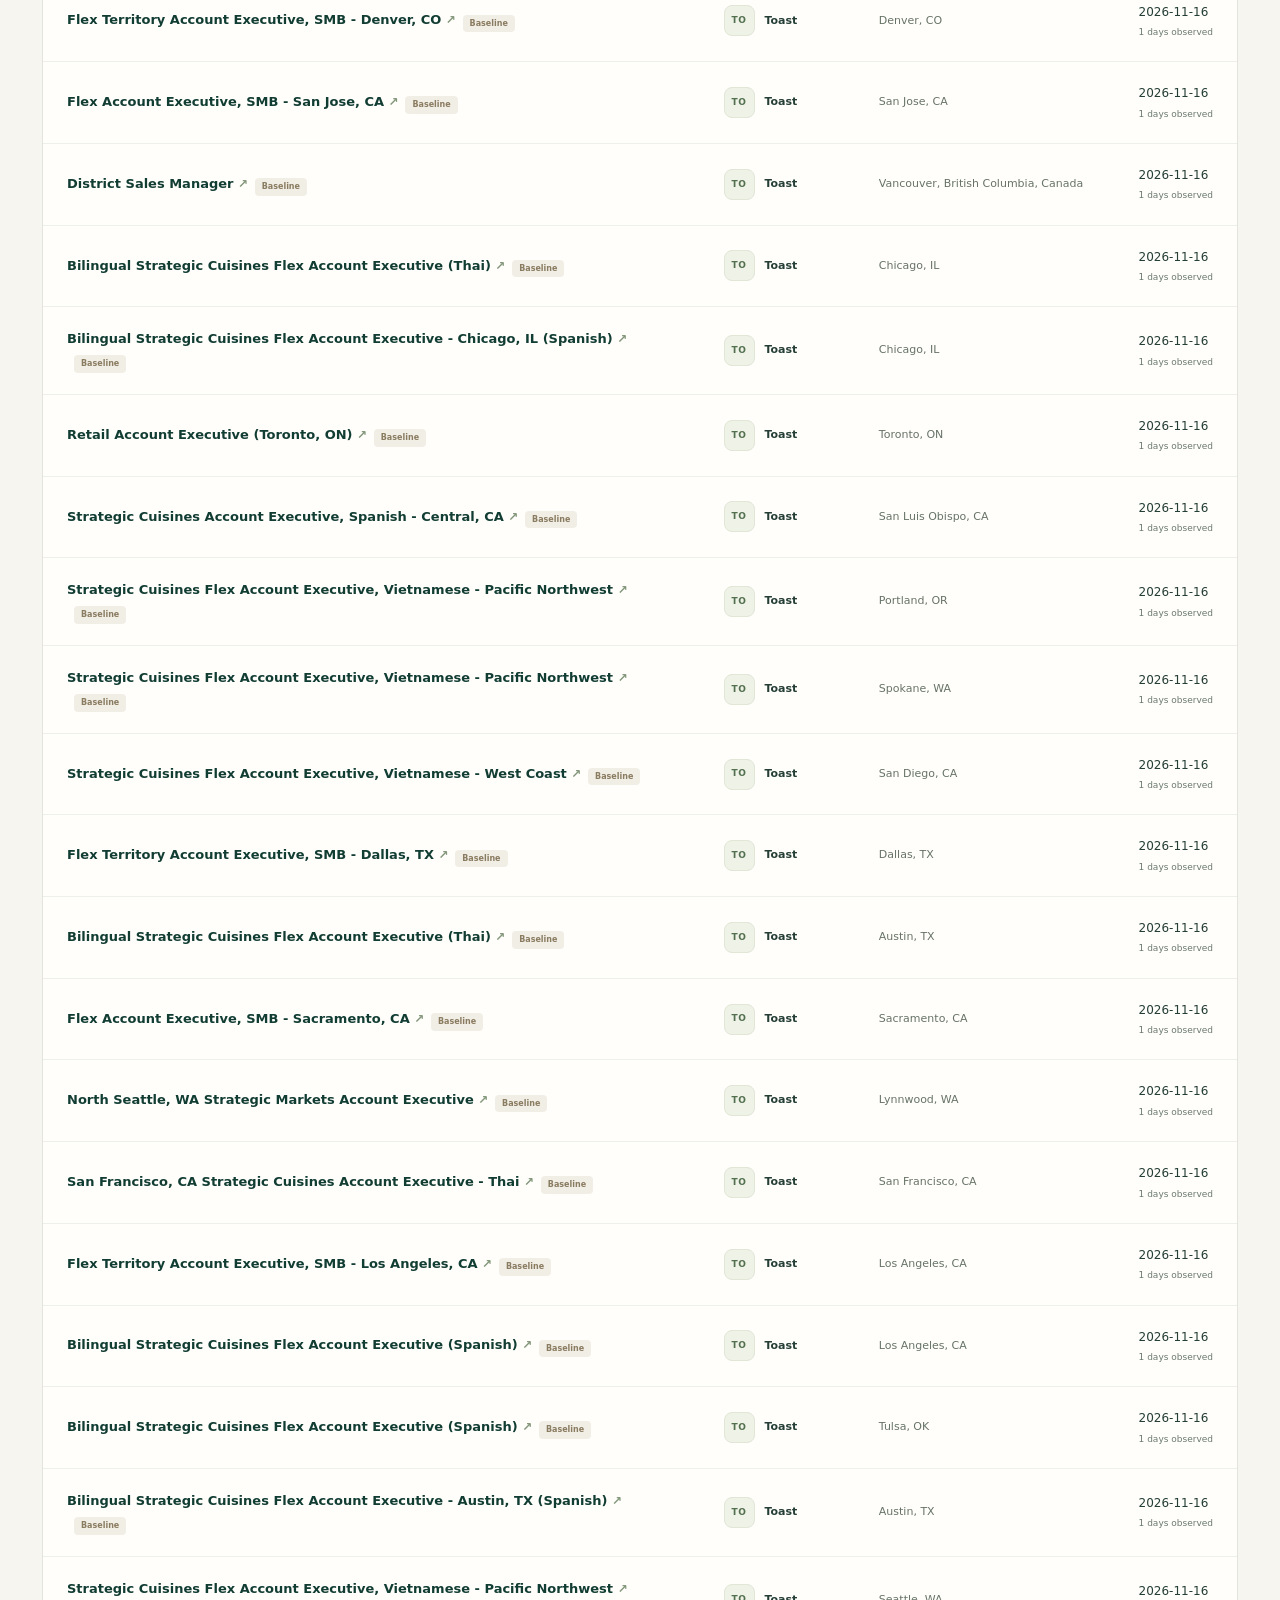
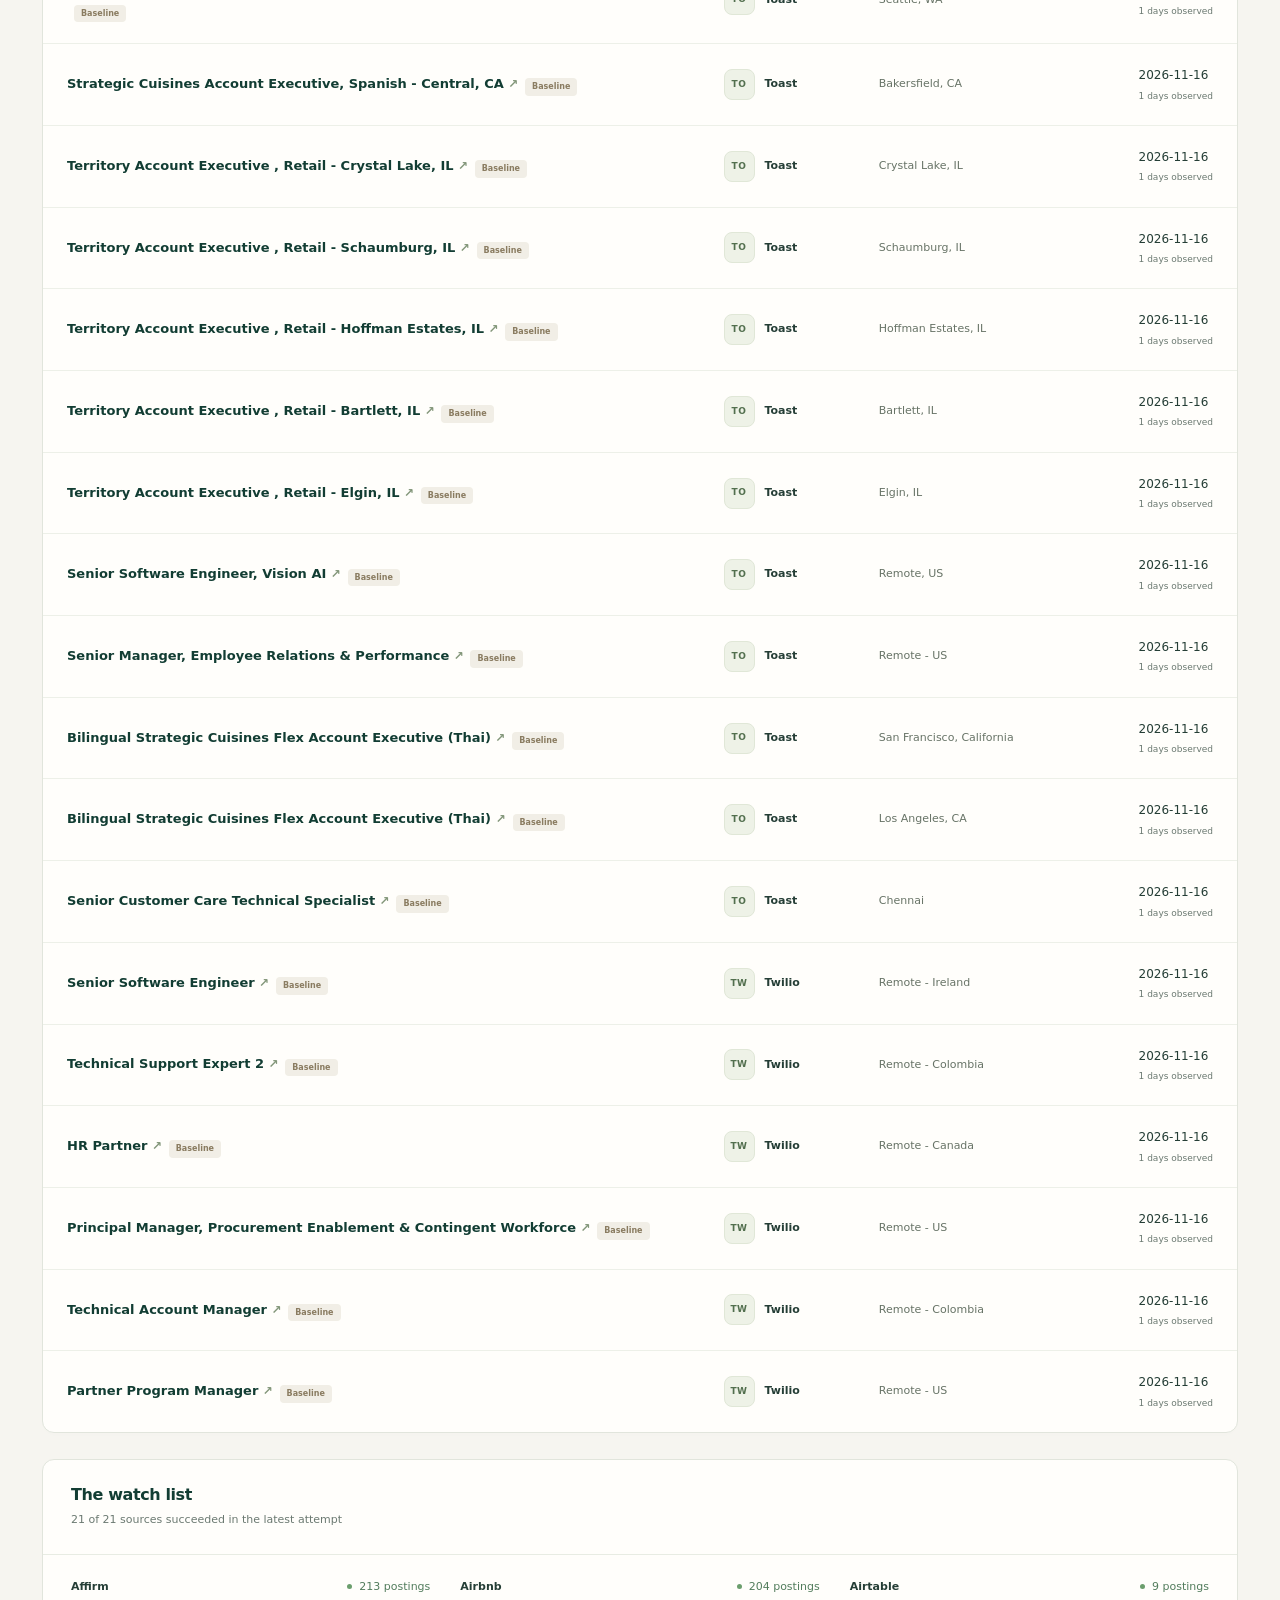
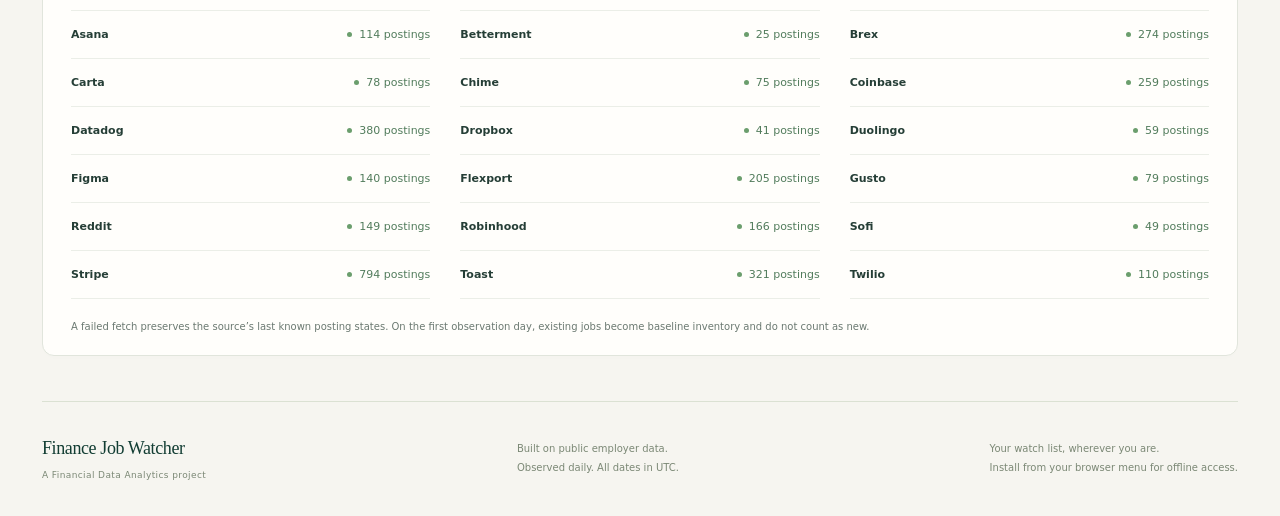
==== commit e2dc4b31: "design: refresh website typography layout and colors" ====
--- a/index.html
+++ b/index.html
@@ -2,27 +2,27 @@
 <html lang="en">
 <head>
 <meta charset="utf-8"><meta name="viewport" content="width=device-width,initial-scale=1">
-<meta name="theme-color" content="#172e4b"><meta name="description" content="A daily view of finance hiring: new roles, open postings, and job-market trends from public employer boards.">
+<meta name="theme-color" content="#123d33"><meta name="description" content="A daily view of finance hiring: new roles, open postings, and job-market trends from public employer boards.">
 <link rel="icon" href="./assets/icon.svg" type="image/svg+xml"><link rel="apple-touch-icon" href="./assets/icon-192.png">
-<link rel="manifest" href="./manifest.webmanifest"><link rel="stylesheet" href="./assets/style.css?v=location-3">
-<title>Today · Finance Job Watcher</title><script type="module" src="./assets/app.mjs?v=location-3"></script>
+<link rel="manifest" href="./manifest.webmanifest"><link rel="stylesheet" href="./assets/style.css?v=editorial-4">
+<title>Today · Finance Job Watcher</title><script type="module" src="./assets/app.mjs?v=editorial-4"></script>
 </head>
 <body data-page="today">
 <a class="skip" href="#main">Skip to content</a>
 <header class="topbar"><div class="top-inner">
-<a class="brand" href="./index.html"><img src="./assets/icon.svg" alt="" width="36" height="36">Finance Job Watcher</a>
-<nav class="nav" aria-label="Main navigation"><a data-nav="today" href="./index.html">Today</a><a data-nav="browse" href="./browse.html">Browse</a><a data-nav="market" href="./market.html">Market</a></nav>
+<a class="brand" href="./index.html"><img src="./assets/icon.svg" alt="" width="36" height="36"><span>Finance Job Watcher<small>The career observatory</small></span></a>
+<nav class="nav" aria-label="Main navigation"><a data-nav="today" href="./index.html"><span aria-hidden="true">01</span>Today</a><a data-nav="browse" href="./browse.html"><span aria-hidden="true">02</span>Browse</a><a data-nav="market" href="./market.html"><span aria-hidden="true">03</span>Market</a></nav>
 <button type="button" id="install-app" hidden>Install app</button></div></header>
 <main id="main" class="workspace">
-<div class="page-heading"><div><p class="eyebrow">Finance hiring, observed daily</p><h1>Your daily hiring pulse.</h1><p class="subtitle">What changed across your watch list, and how the latest collection went.</p></div>
-<div class="run-meta"><span class="pill" id="connection">Loading data</span><small id="run-time">Checking the latest snapshot…</small></div></div>
+<div class="page-heading"><div><p class="eyebrow">Independent data. Better career decisions.</p><h1>A clearer view of<br><em>your next move.</em></h1><p class="subtitle">Your daily briefing on finance hiring. Follow the employers that matter, spot new openings, and see what changed.</p></div>
+<div class="run-meta"><span class="pill" id="connection">Loading data</span><small id="run-time">Checking the latest snapshot…</small><div class="hero-facts"><div><strong id="hero-employers">—</strong><span>employers observed</span></div><div><strong id="hero-finance">—</strong><span>open finance roles</span></div></div><p class="hero-caption">Public employer boards. A fresh perspective, every day.</p></div></div>
 <div id="notice" role="status" aria-live="polite"></div><p id="loading" class="loading" role="status">Loading job-market data…</p>
 <div id="content" hidden>
-<section class="stats" aria-label="Latest run totals">
-<div class="stat"><p>Days with a successful observation</p><strong data-count="days_with_success">—</strong><small>Distinct UTC snapshot dates</small></div>
+<div class="section-intro"><div><p class="eyebrow">The daily brief</p><h2>The market at a glance.</h2></div><a href="./browse.html" class="text-link">Explore open roles <span aria-hidden="true">↗</span></a></div><section class="stats" aria-label="Latest run totals">
+<div class="stat"><p>Days observed</p><strong data-count="days_with_success">—</strong><small>Distinct UTC snapshot dates</small></div>
 <div class="stat accent"><p>Open postings</p><strong data-count="open">—</strong><small>All roles across the watch list</small></div>
 <div class="stat"><p>New today</p><strong data-count="new_today">—</strong><small>Excludes first-run inventory</small></div>
-<div class="stat"><p>Removed today</p><strong data-count="removed_today">—</strong><small>Confirmed on successful source fetches</small></div></section>
-<section class="panel"><div class="panel-head"><div><h2>New postings</h2><p>First observed on the latest run date, excluding baseline inventory.</p></div><span id="new-total" class="number">0</span></div><div id="new-list"></div></section>
-<section class="panel"><div class="panel-head"><div><h2>Removed postings</h2><p>No longer listed by a successfully fetched source.</p></div><span id="removed-total" class="number">0</span></div><div id="removed-list"></div></section>
-<section class="panel"><div class="panel-head"><div><h2>Source health</h2><p id="source-summary"></p></div></div><ul id="sources" class="source-grid"></ul><p class="panel-note">A failed fetch preserves the source’s last known posting states. On the first observation day, existing jobs become baseline inventory and do not count as new.</p></section></div><footer class="footer"><span>Finance Job Watcher · Financial Data Analytics<br>Public employer JSON boards. Dates and observations use UTC.</span><span>Install from your browser menu when supported.<br>Visit online once to save pages and the latest data for offline use.</span></footer></main></body></html>+<div class="stat"><p>Removed today</p><strong data-count="removed_today">—</strong><small>Confirmed by successful source fetches</small></div></section>
+<section class="panel"><div class="panel-head"><div><h2><span class="section-dot"></span>Fresh on the radar</h2><p>First observed on the latest run date, excluding baseline inventory.</p></div><span id="new-total" class="number">0</span></div><div id="new-list"></div></section>
+<section class="panel"><div class="panel-head"><div><h2><span class="section-dot muted"></span>No longer listed</h2><p>No longer listed by a successfully fetched source.</p></div><span id="removed-total" class="number">0</span></div><div id="removed-list"></div></section>
+<section class="panel"><div class="panel-head"><div><h2>The watch list</h2><p id="source-summary"></p></div></div><ul id="sources" class="source-grid"></ul><p class="panel-note">A failed fetch preserves the source’s last known posting states. On the first observation day, existing jobs become baseline inventory and do not count as new.</p></section></div><footer class="footer"><span class="footer-brand">Finance Job Watcher<small>A Financial Data Analytics project</small></span><span>Built on public employer data.<br>Observed daily. All dates in UTC.</span><span>Your watch list, wherever you are.<br>Install from your browser menu for offline access.</span></footer></main></body></html>
--- a/assets/style.css
+++ b/assets/style.css
@@ -1,19 +1,17 @@
-:root{--navy:#172e4b;--ink:#20394b;--muted:#627480;--teal:#087f72;--paper:#f4f7f8;--line:#dce5e8;--white:#fff;font-family:system-ui,-apple-system,BlinkMacSystemFont,"Segoe UI",sans-serif;color:var(--ink);background:var(--paper);font-synthesis:none}*{box-sizing:border-box}body{margin:0}a{color:var(--teal);text-underline-offset:3px}button,input,select{font:inherit}button,a,input,select,summary{touch-action:manipulation}button{cursor:pointer}button:focus-visible,a:focus-visible,input:focus-visible,select:focus-visible,summary:focus-visible{outline:3px solid #d6a93d;outline-offset:4px}button{border:1px solid var(--line);border-radius:7px;padding:9px 13px;background:white;color:var(--ink)}.skip{position:absolute;top:-100px;left:16px;background:white;padding:12px;z-index:10}.skip:focus{top:12px}.topbar{background:var(--navy);color:white}.top-inner{max-width:1320px;margin:auto;padding:0 36px;min-height:80px;display:flex;align-items:center;gap:28px}.brand{display:flex;align-items:center;gap:12px;text-decoration:none;color:white;font-weight:750;letter-spacing:-.4px;font-size:20px}.brand img{width:36px;height:36px}.nav{display:flex;align-self:stretch;gap:8px;margin-left:auto}.nav a{display:flex;align-items:center;padding:0 17px;color:#bfcbd8;text-decoration:none;font-size:14px;font-weight:650;border-bottom:3px solid transparent}.nav a[aria-current]{color:white;border-color:#65d4bd}.nav a:hover{color:white;background:#ffffff08}.top-inner>button{background:transparent;color:white;border-color:#6c7e92;font-size:12px}.workspace{max-width:1320px;margin:auto;padding:38px 36px 54px}.eyebrow{font-size:11px;font-weight:750;text-transform:uppercase;letter-spacing:1.8px;color:var(--teal);margin:0 0 9px}.page-heading{display:flex;align-items:flex-end;justify-content:space-between;gap:24px;margin-bottom:26px}h1{font-size:clamp(30px,4vw,44px);line-height:1.12;letter-spacing:-1.5px;margin:0 0 12px;color:var(--navy)}.subtitle{color:var(--muted);line-height:1.6;max-width:750px;margin:0;font-size:14px}.run-meta{text-align:right;min-width:200px}.run-meta small{display:block;margin-top:9px;font-size:11px;color:var(--muted);font-variant-numeric:tabular-nums}.pill{display:inline-flex;align-items:center;gap:6px;background:#e0f2eb;color:#136550;font-size:11px;font-weight:750;border-radius:20px;padding:6px 10px}.pill:before{content:"";width:6px;height:6px;background:currentColor;border-radius:50%}#notice:not(:empty){border:1px solid #dac582;background:#fff8df;border-radius:8px;padding:12px 16px;margin-bottom:20px;font-size:13px;line-height:1.5}.stats{display:grid;grid-template-columns:repeat(4,1fr);gap:16px;margin-bottom:28px}.stat{background:white;border:1px solid var(--line);padding:22px 24px;border-radius:10px}.stat p{font-size:12px;color:var(--muted);margin:0 0 14px}.stat strong{display:block;font-size:36px;letter-spacing:-1px;line-height:1.1;color:var(--navy);font-variant-numeric:tabular-nums}.stat small{display:block;font-size:11px;color:var(--muted);margin-top:12px}.stat.accent{background:var(--navy);border-color:var(--navy)}.stat.accent p,.stat.accent small{color:#c8d6e3}.stat.accent strong{color:#fff}.panel{background:white;border:1px solid var(--line);border-radius:10px;margin-bottom:22px;overflow:hidden}.panel-head{padding:21px 24px;border-bottom:1px solid var(--line);display:flex;align-items:center;justify-content:space-between;gap:14px}.panel-head h2{margin:0;font-size:16px;letter-spacing:-.3px}.panel-head p{margin:6px 0 0;font-size:12px;color:var(--muted)}.number{border:1px solid var(--line);border-radius:6px;padding:4px 9px;font-size:12px;color:var(--teal);font-weight:700}.empty{padding:32px 24px;color:var(--muted);font-size:14px;margin:0;text-align:center}.source-grid{list-style:none;padding:0 24px;margin:0;display:grid;grid-template-columns:repeat(3,1fr);gap:0 30px}.source{display:flex;justify-content:space-between;gap:12px;padding:14px 0;border-bottom:1px solid #edf1f2;font-size:12px}.source>span:first-child{text-transform:capitalize;font-weight:600}.source-ok{color:var(--teal)}.source-failed{color:#aa453a}.panel-note{padding:16px 24px;color:var(--muted);font-size:12px;line-height:1.6;margin:0}.table-wrap{overflow-x:auto}table{border-collapse:collapse;width:100%;text-align:left;font-size:12px}th{font-weight:650;font-size:10px;letter-spacing:.6px;text-transform:uppercase;color:var(--muted);background:#f9fbfc;padding:14px 20px;border-bottom:1px solid var(--line);white-space:nowrap}td{padding:16px 20px;border-bottom:1px solid #edf1f2;line-height:1.6;vertical-align:top}td:first-child a{font-weight:650}td a{font-weight:600}td small{display:block;white-space:nowrap;color:var(--muted);font-size:10px}.tag{display:inline-block;margin:4px 0 0 7px;font-size:9px;padding:1px 6px;background:#e5f4ef;color:#0c6d5b;border-radius:4px;vertical-align:middle}.tag.neutral{background:#edf1f5;color:#627480}.star{border:0;background:transparent;font-size:25px;padding:0;color:#9a7405;line-height:1.2}.filter-panel{padding:22px 24px}.filter-top{display:flex;align-items:center;justify-content:space-between;gap:20px;margin-bottom:22px}.toggle{display:flex;align-items:center;gap:8px;font-size:13px;font-weight:650}.toggle input{accent-color:var(--teal);width:17px;height:17px}.filters{display:grid;grid-template-columns:2fr 1.2fr 1.4fr 1fr 1fr;gap:14px}.field{display:flex;flex-direction:column;gap:8px;font-size:11px;font-weight:650;color:var(--muted)}input[type=search],select{padding:10px 11px;border:1px solid #cedbdf;border-radius:6px;color:var(--ink);background:white;width:100%;min-width:0;font-size:12px}.results-top{display:flex;align-items:center;justify-content:space-between;padding:20px 24px;border-bottom:1px solid var(--line);gap:16px}.results-top strong{font-size:14px}.results-top span{font-size:12px;color:var(--muted)}.market-grid{display:grid;grid-template-columns:1fr 1fr;gap:22px}.market-card{padding:24px;background:white;border:1px solid var(--line);border-radius:10px;min-width:0}.market-card h2{font-size:19px;line-height:1.4;letter-spacing:-.4px;margin:8px 0 12px;color:var(--navy)}.market-card>p:not(.eyebrow){font-size:12px;line-height:1.8;color:var(--muted);min-height:85px}.chart{overflow:auto;max-height:620px}.chart svg{display:block;width:100%;min-width:440px;height:auto}.chart details{font-size:11px;margin-top:18px}.chart summary{cursor:pointer;color:var(--muted)}.chart details table{margin-top:10px}.chart td,.chart th{padding:8px}.legend{display:flex;gap:20px;justify-content:center;margin-top:12px;font-size:10px;color:var(--muted)}.legend span:before{content:"";display:inline-block;width:9px;height:9px;background:var(--series-color);margin-right:6px;border-radius:2px}.market-context{padding:16px 20px;background:#eaf1f4;border-radius:8px;color:#4d6574;font-size:12px;line-height:1.8;margin:0 0 22px}.footer{display:flex;justify-content:space-between;gap:20px;border-top:1px solid var(--line);padding-top:24px;margin-top:32px;font-size:11px;line-height:1.7;color:var(--muted)}.footer a{color:inherit}.loading{padding:40px;background:white;border:1px solid var(--line);border-radius:10px}.error{color:#a2382e}.sr-only{position:absolute;width:1px;height:1px;padding:0;margin:-1px;overflow:hidden;clip:rect(0,0,0,0);white-space:nowrap;border:0}[hidden]{display:none!important}@media(min-width:1600px){.workspace,.top-inner{max-width:1440px}}@media(max-width:950px){.filters{grid-template-columns:repeat(2,1fr)}.field:first-child{grid-column:1/-1}.source-grid{grid-template-columns:repeat(2,1fr)}.market-grid{grid-template-columns:1fr}.page-heading{align-items:flex-start}.run-meta{min-width:140px}.stats{gap:10px}.stat{padding:19px}.stat strong{font-size:30px}}@media(max-width:620px){.top-inner{padding:15px 18px 0;gap:10px;flex-wrap:wrap}.brand{font-size:17px}.brand img{width:30px;height:30px}.nav{order:3;width:100%;margin:0;justify-content:space-around}.nav a{padding:16px 24px}.top-inner>button{margin-left:auto}.workspace{padding:26px 16px}.page-heading{display:block}.run-meta{text-align:left;margin-top:18px}.run-meta small{display:inline;margin-left:10px}.stats{grid-template-columns:1fr 1fr}.stat{padding:18px}.source-grid{grid-template-columns:1fr;padding:0 18px}.filter-panel{padding:18px}.filter-top{flex-wrap:wrap}.filters{grid-template-columns:1fr}.field:first-child{grid-column:auto}.panel-head{padding:18px}.market-card{padding:18px}.market-card>p:not(.eyebrow){min-height:0}.footer{display:block}.footer span{display:block;margin:6px 0}.chart svg{min-width:430px}td,th{padding:13px 15px}}@media(prefers-reduced-motion:no-preference){button,a{transition:background .15s,color .15s}}
-
-/* Searchable location menu: readable long labels at desktop and mobile widths. */
-.filter-panel{overflow:visible}
-.field{min-width:0}
-input[type=search],select{font-size:14px;color:#20394b;color-scheme:light}
-select option{background:#fff;color:#20394b;font-size:14px}
-.location-field{position:relative;grid-column:1/-1;order:1}
-.location-toggle{display:flex;align-items:center;justify-content:space-between;gap:12px;min-height:48px;width:100%;padding:10px 12px;border-color:#cedbdf;text-align:left;font-size:14px;font-weight:400;line-height:1.5;color:#20394b;background:#fff}
-#location-value{white-space:normal;overflow-wrap:anywhere}
-.location-toggle>span:last-child{flex-shrink:0;color:#526575}
-.location-menu{position:static;width:100%;margin-top:4px;padding:16px;background:#fff;color:#142b3d;color-scheme:light;border:2px solid #a9bdc6;border-radius:8px;box-shadow:none}
-.location-menu input[type=search]{font-size:16px;min-height:44px;color:#20394b;background:#fff}
-.location-options{max-height:360px;overflow-y:auto;overscroll-behavior:contain;margin-top:12px;scrollbar-gutter:stable}
-.location-option{display:block;width:100%;min-height:56px;border:0;border-bottom:1px solid #dce5e8;border-radius:0;padding:16px;text-align:left;font-family:system-ui,sans-serif;font-size:18px;font-weight:500;line-height:1.65;letter-spacing:normal;white-space:normal;overflow-wrap:anywhere;color:#142b3d;background:#fff;opacity:1}
-.location-option:hover,.location-option:focus-visible{background:#edf5f6}
-.location-option[aria-pressed=true]{background:#dff1eb;color:#115a4d;font-weight:650}
-.location-feedback{margin:10px 4px 2px;color:#526575;font-size:12px;font-weight:400;line-height:1.5}
-@media(max-width:620px){.location-menu{left:0;right:auto;width:100%}input[type=search],select{font-size:16px}}
+:root{--forest:#123d33;--ink:#253e36;--muted:#6b7971;--teal:#21785f;--paper:#f6f5f0;--line:#e1e5dc;--white:#fff;--mint:#e9f2e9;--gold:#b87939;font-family:system-ui,-apple-system,BlinkMacSystemFont,"Segoe UI",sans-serif;color:var(--ink);background:var(--paper);font-synthesis:none}
+*{box-sizing:border-box}body{margin:0}a{color:var(--teal);text-underline-offset:4px}button,input,select{font:inherit}button,a,input,select,summary{touch-action:manipulation}button{cursor:pointer}button:focus-visible,a:focus-visible,input:focus-visible,select:focus-visible,summary:focus-visible{outline:3px solid #b87939;outline-offset:4px}button{border:1px solid var(--line);border-radius:8px;padding:10px 15px;background:white;color:var(--ink)}[hidden]{display:none!important}.skip{position:absolute;top:-100px;left:16px;background:white;padding:12px;z-index:100}.skip:focus{top:12px}
+.topbar{background:#fffefb;border-bottom:1px solid var(--line)}.top-inner{max-width:1344px;margin:auto;padding:0 42px;min-height:98px;display:flex;align-items:center;gap:34px}.brand{display:flex;align-items:center;gap:12px;text-decoration:none;color:var(--forest);font-size:19px;font-weight:750;letter-spacing:-.6px}.brand img{width:40px;height:40px}.brand small{display:block;font-size:9px;text-transform:uppercase;letter-spacing:2px;font-weight:500;margin-top:5px;color:var(--muted)}.nav{display:flex;gap:8px;margin-left:auto}.nav a{display:flex;align-items:center;gap:9px;padding:12px 18px;border-radius:8px;color:#52645b;text-decoration:none;font-size:13px;font-weight:650}.nav a>span{font-size:10px;opacity:.5;font-weight:450;font-variant-numeric:tabular-nums}.nav a[aria-current]{color:var(--forest);background:#eaf0e8}.nav a:hover{background:#f0f3ed}.top-inner>button{color:var(--forest);border-color:#bac9bd;font-size:12px;background:transparent}
+.workspace{max-width:1344px;margin:auto;padding:38px 42px 32px}.page-heading{position:relative;isolation:isolate;overflow:hidden;display:grid;grid-template-columns:1.7fr 1fr;gap:36px;align-items:center;background:var(--forest);border-radius:18px;padding:50px 48px 46px;color:white;margin-bottom:42px;box-shadow:0 10px 24px #123d3309}.page-heading:before{content:"";position:absolute;z-index:-1;inset:0;background:radial-gradient(ellipse at 95% 15%,#4c79544d,transparent 55%)}.page-heading:after{content:"";position:absolute;z-index:-1;width:490px;height:490px;border:1px solid #a6c9ac17;border-radius:50%;right:-125px;top:-230px;box-shadow:0 0 0 56px #a6c9ac08,0 0 0 113px #a6c9ac06;pointer-events:none}.eyebrow{font-size:10px;font-weight:750;text-transform:uppercase;letter-spacing:2px;color:var(--teal);margin:0 0 12px}.page-heading .eyebrow{color:#bed2b7;font-size:9px;letter-spacing:2.1px;margin-bottom:23px}h1{font-family:Georgia,"Times New Roman",serif;font-size:clamp(37px,4.5vw,64px);font-weight:400;line-height:1.07;letter-spacing:-2px;margin:0 0 22px}h1 em{font-weight:400;color:#c4d9b1}.subtitle{color:var(--muted);line-height:1.85;max-width:680px;margin:0;font-size:13px}.page-heading .subtitle{color:#c4d2c9;max-width:470px;font-size:13px;line-height:1.85}.run-meta{border-left:1px solid #c9d8c52a;padding-left:35px;text-align:left;min-width:0}.run-meta small{display:block;margin-top:12px;font-size:10px;line-height:1.7;color:#becfc5;font-variant-numeric:tabular-nums}.pill{display:inline-flex;align-items:center;gap:7px;background:#ffffff0d;border:1px solid #bed2b74a;color:#d7e8cb;font-size:10px;font-weight:600;border-radius:20px;padding:7px 12px}.pill:before{content:"";width:6px;height:6px;background:#c2dba7;border-radius:50%;box-shadow:0 0 0 3px #c2dba714}.hero-facts{display:flex;gap:35px;margin-top:30px}.hero-facts strong{display:block;font-family:Georgia,serif;font-size:36px;font-weight:400;letter-spacing:-1px;color:#eef3e7}.hero-facts span{display:block;font-size:10px;color:#c6d3c9;margin-top:7px}.hero-caption{font-size:9px;color:#a9bfb0;line-height:1.6;margin:24px 0 0}
+#notice:not(:empty){border:1px solid #dccca2;background:#fff8e7;border-radius:8px;padding:14px 18px;margin-bottom:24px;font-size:13px;line-height:1.6}.section-intro{display:flex;align-items:flex-end;justify-content:space-between;gap:20px;margin:0 0 24px}.section-intro .eyebrow{margin-bottom:8px;font-size:9px}.section-intro h2{font-family:Georgia,serif;font-size:27px;letter-spacing:-.8px;font-weight:400;margin:0;color:var(--forest)}.text-link{text-decoration:none;font-size:12px;font-weight:650;padding-bottom:4px}.text-link span{font-size:17px;margin-left:10px}.section-hint{font-size:11px;color:var(--muted)}.stats{display:grid;grid-template-columns:repeat(4,1fr);gap:17px;margin-bottom:32px}.stat{position:relative;background:#fffefb;border:1px solid var(--line);padding:24px 25px 22px;border-radius:12px;box-shadow:0 3px 5px #18382902}.stat:before{content:"";display:block;width:25px;height:3px;border-radius:4px;background:#d5e1ce;margin-bottom:20px}.stat p{font-size:11px;font-weight:550;color:#66756b;margin:0 0 14px}.stat strong{display:block;font-size:42px;letter-spacing:-1.8px;line-height:1.05;color:var(--forest);font-weight:500;font-variant-numeric:tabular-nums}.stat small{display:block;font-size:9px;color:var(--muted);margin-top:17px;line-height:1.6}.stat.accent{background:#e6eddf;border-color:#d4dec9}.stat.accent:before{background:var(--teal)}.stat:nth-child(3):before{background:#4b9b76}.stat:nth-child(4):before{background:#b59b78}
+.panel{background:#fffefb;border:1px solid var(--line);border-radius:12px;margin-bottom:26px;overflow:hidden;box-shadow:0 3px 8px #18382902}.panel-head{padding:25px 28px;border-bottom:1px solid #e8ece3;display:flex;align-items:center;justify-content:space-between;gap:16px}.panel-head h2{margin:0;font-size:16px;letter-spacing:-.4px;font-weight:650;color:var(--forest);display:flex;align-items:center;gap:10px}.panel-head p{margin:7px 0 0;font-size:11px;color:var(--muted);line-height:1.6}.section-dot{display:inline-block;width:7px;height:7px;background:#3d916b;border-radius:50%}.section-dot.muted{background:#b7a17c}.number{background:#f0f3eb;border:1px solid #e1e8d9;border-radius:20px;min-width:32px;text-align:center;padding:5px 10px;font-size:11px;color:var(--forest);font-weight:650;font-variant-numeric:tabular-nums}.empty{padding:46px 28px;color:var(--muted);font-size:13px;margin:0;text-align:center;background:linear-gradient(180deg,#fffefb,#fafbf6)}.empty:before{content:"· · ·";display:block;width:46px;height:46px;margin:0 auto 14px;border:1px solid #dee7d5;border-radius:50%;line-height:34px;letter-spacing:2px;font-size:24px;color:#779277;background:#f2f6ed}.source-grid{list-style:none;padding:8px 28px 0;margin:0;display:grid;grid-template-columns:repeat(3,1fr);gap:0 30px}.source{display:flex;align-items:center;justify-content:space-between;gap:12px;padding:17px 0;border-bottom:1px solid #ebeee7;font-size:11px}.source>span:first-child{text-transform:capitalize;font-weight:650}.source-ok{color:#527c5c;display:flex;align-items:center;gap:7px}.source-ok:before{content:"";width:5px;height:5px;border-radius:50%;background:#6b9e6d}.source-failed{color:#a04f3b;background:#faf0e9;border-radius:4px;padding:2px 6px}.panel-note{padding:19px 28px;color:var(--muted);font-size:10px;line-height:1.85;margin:0}
+.table-wrap{overflow-x:auto}table{border-collapse:collapse;width:100%;text-align:left;font-size:12px}th{font-weight:600;font-size:9px;letter-spacing:1px;text-transform:uppercase;color:#748171;background:#f5f7f0;padding:15px 24px;border-bottom:1px solid #e8ece3;white-space:nowrap}td{padding:21px 24px;border-bottom:1px solid #edf0e8;line-height:1.7;vertical-align:middle}tbody tr:last-child td{border-bottom:0}tbody tr:hover{background:#f8faf4}td a{font-weight:600;text-decoration:none;color:var(--forest);font-size:13px}td a:hover{text-decoration:underline}td a:after{content:" ↗";color:#829679;font-size:12px}td small{display:block;white-space:nowrap;color:var(--muted);font-size:9px;margin-top:3px}.posting-location{max-width:265px;min-width:130px;color:#677366;font-size:11px;overflow-wrap:anywhere}.employer-identity{display:flex;align-items:center;gap:10px;font-size:11px;font-weight:600}.employer-mark{display:inline-grid;place-items:center;flex-shrink:0;width:31px;height:31px;background:#eef2e7;border:1px solid #e0e7d7;border-radius:8px;font-size:9px;letter-spacing:.5px;color:#526f4e}.tag{display:inline-block;margin:5px 0 0 7px;font-size:8px;font-weight:550;padding:2px 7px;background:#e8f3e7;color:#487441;border-radius:4px;vertical-align:middle;white-space:nowrap}.tag.neutral{background:#f1eee6;color:#8a7c61}.star{border:0;background:transparent;font-size:25px;padding:3px;color:#a8843d;line-height:1.2}.star:hover{background:#f4eddf}
+.filter-panel{padding:25px 28px;overflow:visible}.filter-top{display:flex;align-items:center;justify-content:space-between;gap:20px;margin-bottom:25px;padding-bottom:22px;border-bottom:1px solid #e8ece3}.toggle{display:flex;align-items:center;gap:9px;font-size:12px;font-weight:550;color:var(--forest)}.toggle input{accent-color:var(--teal);width:17px;height:17px}.filter-top>button{font-size:10px;background:transparent;color:var(--muted);border:0;padding:7px}.filter-top>button:hover{color:var(--forest);background:#f1f4eb}.filters{display:grid;grid-template-columns:2fr 1.2fr 1fr 1fr;gap:20px}.field{display:flex;flex-direction:column;min-width:0;gap:9px;font-size:10px;font-weight:650;color:#526a57}input[type=search],select{padding:13px 14px;border:1px solid #d6dfcf;border-radius:7px;color:#263e30;background:#fffefb;width:100%;min-width:0;font-size:14px;min-height:47px;color-scheme:light}input[type=search]::placeholder{color:#8a9684}select option{background:#fff;color:#203c2b;font-size:14px}.results-top{display:flex;align-items:center;justify-content:space-between;padding:22px 28px;border-bottom:1px solid var(--line);gap:16px}.results-top strong{font-size:13px;color:var(--forest);font-weight:600}.results-top>span{font-size:10px;color:var(--muted)}
+/* Keep the location picker full width, with large readable options. */
+.location-field{position:relative;grid-column:1/-1;order:1}.location-toggle{display:flex;align-items:center;justify-content:space-between;gap:12px;min-height:48px;width:100%;padding:12px 14px;border-color:#d6dfcf;text-align:left;font-size:14px;font-weight:400;line-height:1.6;color:#203c2b;background:#fffefb}#location-value{white-space:normal;overflow-wrap:anywhere}.location-toggle>span:last-child{flex-shrink:0;color:#5c7158}.location-menu{position:static;width:100%;margin-top:4px;padding:16px;background:#fff;color:#142b20;color-scheme:light;border:2px solid #a9bda1;border-radius:8px;box-shadow:none}.location-menu input[type=search]{font-size:16px;min-height:48px;color:#142b20;background:#fff}.location-options{max-height:360px;overflow-y:auto;overscroll-behavior:contain;margin-top:12px;scrollbar-gutter:stable}.location-option{display:block;width:100%;min-height:56px;border:0;border-bottom:1px solid #e0e6da;border-radius:0;padding:16px;text-align:left;font-family:system-ui,sans-serif;font-size:18px;font-weight:500;line-height:1.65;letter-spacing:normal;white-space:normal;overflow-wrap:anywhere;color:#142b20;background:#fff;opacity:1}.location-option:hover,.location-option:focus-visible{background:#f0f5e9}.location-option[aria-pressed=true]{background:#e2efdb;color:#214b28;font-weight:650}.location-feedback{margin:10px 4px 2px;color:#596d53;font-size:12px;font-weight:400;line-height:1.5}
+.market-grid{display:grid;grid-template-columns:1fr 1fr;gap:24px}.market-card{position:relative;padding:30px;background:#fffefb;border:1px solid var(--line);border-radius:12px;min-width:0}.market-card>.eyebrow{font-size:9px;color:#74866c;letter-spacing:1.4px;border-bottom:1px solid #e9ece2;padding-bottom:17px;margin-bottom:22px}.market-card h2{font-family:Georgia,serif;font-size:26px;line-height:1.25;letter-spacing:-.6px;font-weight:400;margin:0 0 15px;color:var(--forest)}.market-card>p:not(.eyebrow){font-size:11px;line-height:1.95;color:var(--muted);min-height:88px}.chart{overflow:auto;max-height:620px;border-top:1px dashed #e1e8da;padding-top:20px;margin-top:20px}.chart svg{display:block;width:100%;min-width:440px;height:auto}.chart details{font-size:10px;margin-top:20px;border-top:1px solid #edf0e6;padding-top:14px}.chart summary{cursor:pointer;color:#61775a}.chart details table{margin-top:12px}.chart td,.chart th{padding:9px}.legend{display:flex;gap:22px;justify-content:center;margin-top:18px;font-size:10px;color:var(--muted)}.legend span:before{content:"";display:inline-block;width:8px;height:8px;background:var(--series-color);margin-right:7px;border-radius:2px}.market-context{padding:17px 22px;background:#eaf0e3;border:1px solid #e0e8d6;border-radius:9px;color:#607253;font-size:11px;line-height:1.9;margin:0 0 22px}#market-asof{background:transparent;border:0;border-bottom:1px solid #dae2d1;border-radius:0;padding:0 0 17px;font-size:11px;color:#526b45}
+.footer{display:flex;justify-content:space-between;align-items:center;gap:26px;border-top:1px solid #dbe1d3;padding:29px 0 0;margin-top:45px;font-size:10px;line-height:1.9;color:#7b8875}.footer-brand{font-family:Georgia,serif;font-size:18px;color:var(--forest);letter-spacing:-.4px}.footer-brand small{display:block;font-family:system-ui,sans-serif;font-size:9px;letter-spacing:.4px;color:#7b8875;margin-top:2px}.footer a{color:inherit}.loading{padding:40px;background:#fffefb;border:1px solid var(--line);border-radius:12px;font-size:13px}.error{color:#a2382e}.sr-only{position:absolute;width:1px;height:1px;padding:0;margin:-1px;overflow:hidden;clip:rect(0,0,0,0);white-space:nowrap;border:0}
+@media(min-width:1600px){.workspace,.top-inner{max-width:1440px}}
+@media(max-width:1050px){.workspace{padding:28px}.top-inner{padding:0 28px;gap:20px}.page-heading{padding:38px 32px;gap:25px}.run-meta{padding-left:25px}.hero-facts{gap:20px}.hero-facts strong{font-size:30px}.stats{gap:12px}.stat{padding:22px 19px}.stat strong{font-size:36px}.source-grid{grid-template-columns:repeat(2,1fr)}.filters{grid-template-columns:repeat(2,1fr)}.market-card{padding:24px}.market-card h2{font-size:23px}}
+@media(max-width:760px){.top-inner{flex-wrap:wrap;padding:20px 22px 10px;gap:15px;min-height:0}.brand{font-size:17px}.brand img{width:35px;height:35px}.brand small{font-size:8px;letter-spacing:1.5px}.nav{width:100%;order:3;gap:5px;margin:0}.nav a{flex:1;justify-content:center;padding:12px 14px}.top-inner>button{margin-left:auto;font-size:10px}.workspace{padding:22px}.page-heading{grid-template-columns:1fr;gap:30px;padding:35px 28px;border-radius:13px;margin-bottom:32px}h1{font-size:47px;letter-spacing:-1.5px}.page-heading .eyebrow{font-size:8px;letter-spacing:1.6px}.page-heading .subtitle{max-width:100%;font-size:12px}.run-meta{border-left:0;border-top:1px solid #c9d8c52a;padding:22px 0 0}.run-meta small{display:inline;margin-left:8px;font-size:9px}.hero-facts{margin-top:22px;gap:45px}.hero-facts strong{font-size:31px}.hero-caption{margin-top:16px}.stats{grid-template-columns:repeat(2,1fr)}.stat{padding:21px}.section-intro h2{font-size:24px}.section-hint{display:none}.market-grid{grid-template-columns:1fr}.market-card>p:not(.eyebrow){min-height:0}.panel-head{padding:22px}.source-grid{padding:5px 22px 0;gap:0 22px}.filter-panel{padding:22px}.filter-top{flex-wrap:wrap;gap:15px}.footer{flex-wrap:wrap;align-items:flex-start}.footer-brand{width:100%}}
+@media(max-width:450px){.workspace{padding:16px}.top-inner{padding:18px 16px 9px}.brand{font-size:16px}.brand small{font-size:7px}.nav a{font-size:12px}h1{font-size:41px}.page-heading{padding:29px 23px}.page-heading .eyebrow{font-size:7px}.run-meta small{display:block;margin-left:0;margin-top:12px}.section-intro{align-items:center}.section-intro h2{font-size:22px}.text-link{font-size:10px}.stats{gap:10px}.stat{padding:18px 16px}.stat strong{font-size:34px}.stat small{font-size:8px}.stat p{font-size:10px}.source-grid{grid-template-columns:1fr}.filters{grid-template-columns:1fr}.filter-top{display:block}.filter-top>.toggle{margin-bottom:15px}.filter-top>button{padding-left:0}.results-top{padding:20px;flex-direction:column;align-items:flex-start;gap:7px}.market-card{padding:22px}.market-card h2{font-size:24px}.chart svg{min-width:430px}.location-menu{padding:10px}input[type=search],select{font-size:16px}td,th{padding:16px 19px}.footer{gap:18px}.footer>span{display:block;width:100%}}
+@media(prefers-reduced-motion:no-preference){button,a{transition:background .18s,color .18s,box-shadow .18s}.stat{transition:transform .18s,box-shadow .18s}.stat:hover{transform:translateY(-3px);box-shadow:0 8px 20px #123d3308}}
